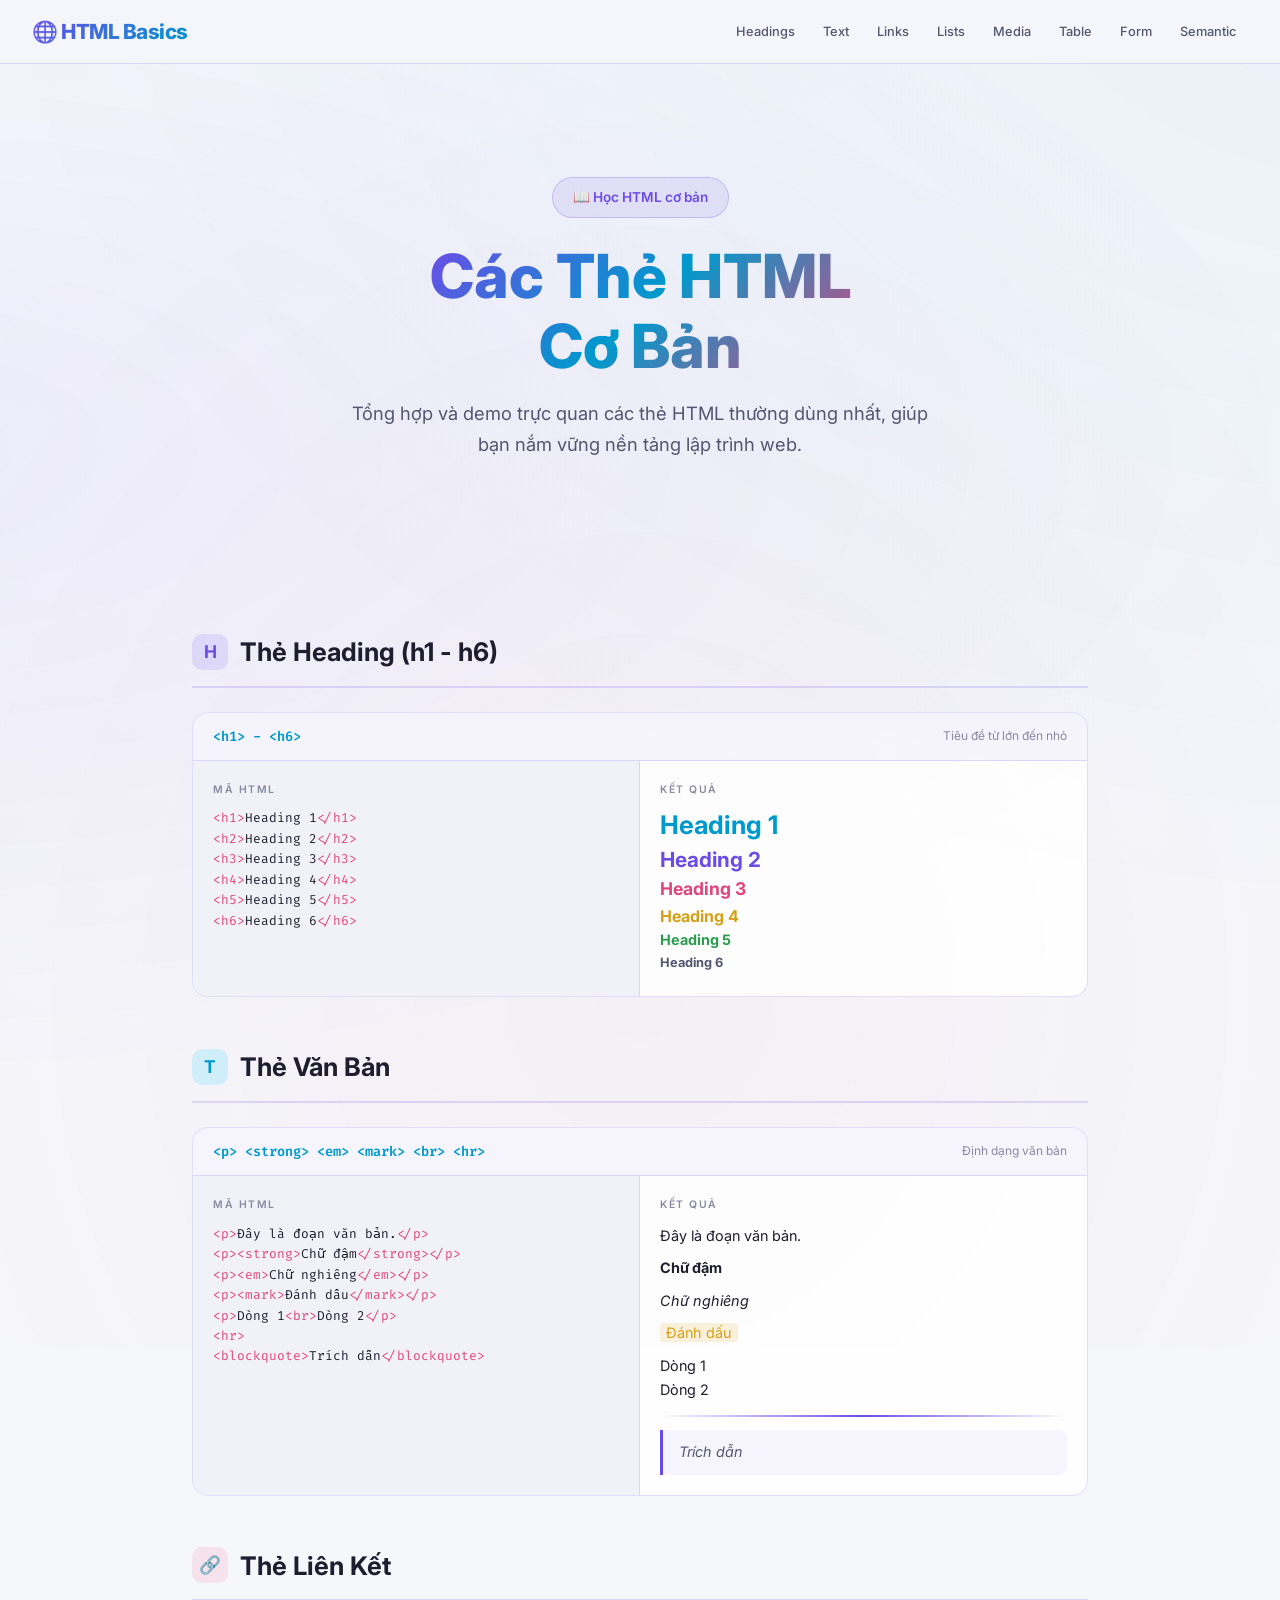
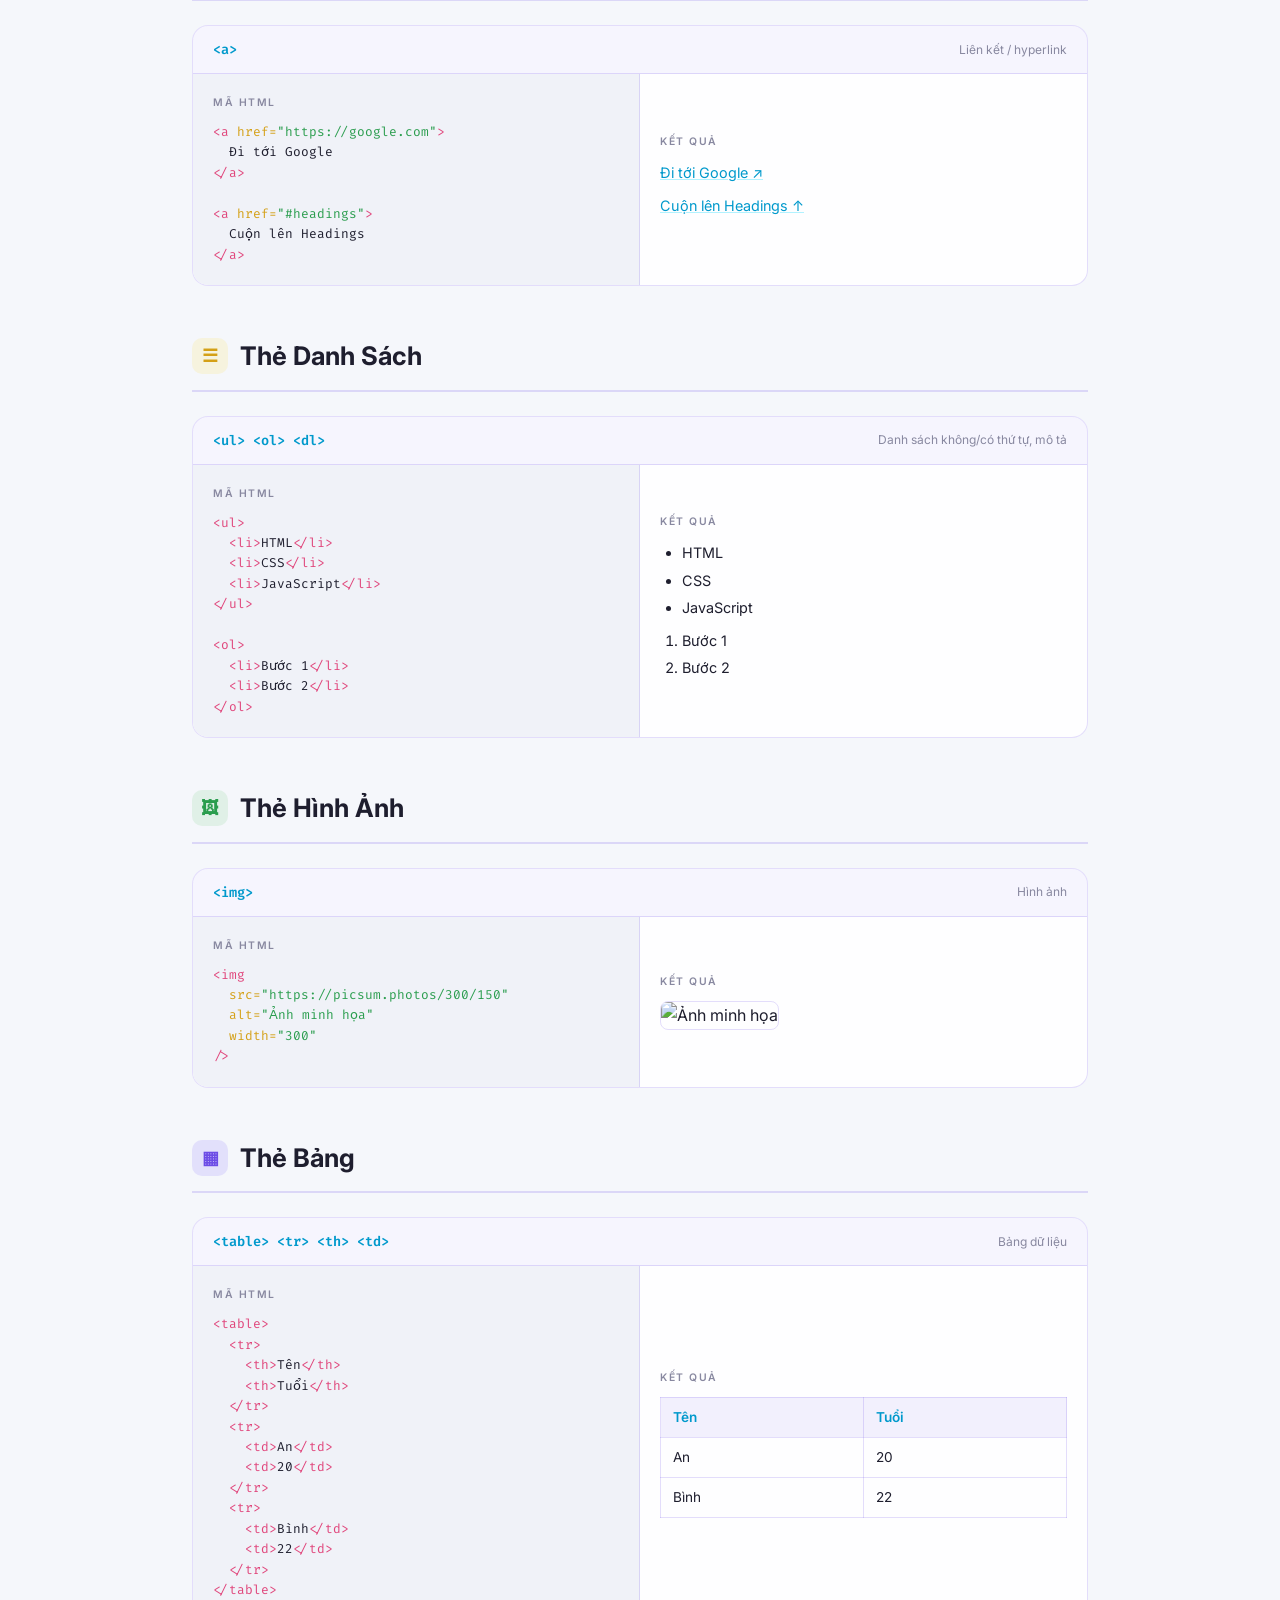
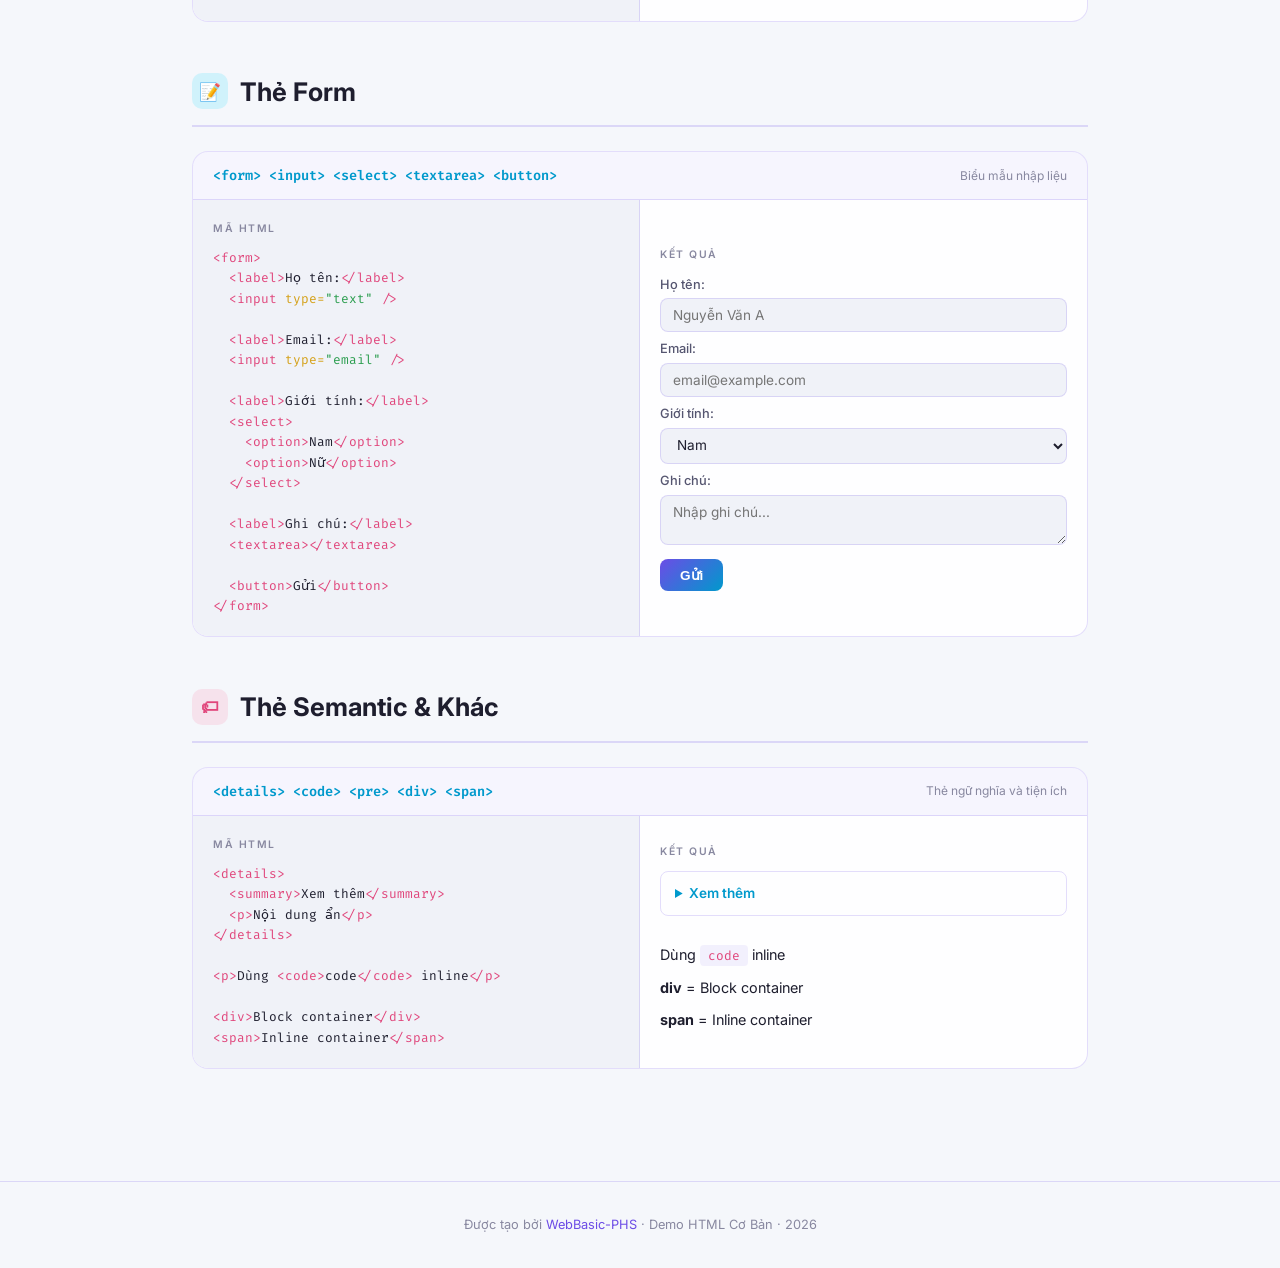
==== index.html @ 41cb3c0d "Commit 4" ====
<!DOCTYPE html>
<html lang="vi">
<head>
  <meta charset="UTF-8">
  <meta name="viewport" content="width=device-width, initial-scale=1.0">
  <meta name="description" content="Demo các thẻ HTML cơ bản - Trang học HTML cho người mới bắt đầu">
  <title>Demo Thẻ HTML Cơ Bản</title>
  <link rel="stylesheet" href="style.css">
</head>
<body>

  <!-- NAVBAR -->
  <header class="navbar">
    <div class="logo">🌐 HTML Basics</div>
    <nav>
      <a href="#headings">Headings</a>
      <a href="#text">Text</a>
      <a href="#links">Links</a>
      <a href="#lists">Lists</a>
      <a href="#media">Media</a>
      <a href="#table">Table</a>
      <a href="#form">Form</a>
      <a href="#semantic">Semantic</a>
    </nav>
  </header>

  <!-- HERO -->
  <section class="hero">
    <div class="badge">📖 Học HTML cơ bản</div>
    <h1>Các Thẻ HTML<br>Cơ Bản</h1>
    <p>Tổng hợp và demo trực quan các thẻ HTML thường dùng nhất, giúp bạn nắm vững nền tảng lập trình web.</p>
  </section>

  <main class="container">

    <!-- ===== HEADINGS ===== -->
    <section class="section" id="headings">
      <h2 class="section-title"><span class="icon" style="background:rgba(124,92,252,0.15);color:var(--accent-1)">H</span> Thẻ Heading (h1 - h6)</h2>

      <div class="demo-card">
        <div class="card-header">
          <span class="tag-name">&lt;h1&gt; - &lt;h6&gt;</span>
          <span class="desc">Tiêu đề từ lớn đến nhỏ</span>
        </div>
        <div class="card-body">
          <div class="code-panel">
            <div class="label">Mã HTML</div>
            <pre><span class="hl-tag">&lt;h1&gt;</span><span class="hl-text">Heading 1</span><span class="hl-tag">&lt;/h1&gt;</span>
<span class="hl-tag">&lt;h2&gt;</span><span class="hl-text">Heading 2</span><span class="hl-tag">&lt;/h2&gt;</span>
<span class="hl-tag">&lt;h3&gt;</span><span class="hl-text">Heading 3</span><span class="hl-tag">&lt;/h3&gt;</span>
<span class="hl-tag">&lt;h4&gt;</span><span class="hl-text">Heading 4</span><span class="hl-tag">&lt;/h4&gt;</span>
<span class="hl-tag">&lt;h5&gt;</span><span class="hl-text">Heading 5</span><span class="hl-tag">&lt;/h5&gt;</span>
<span class="hl-tag">&lt;h6&gt;</span><span class="hl-text">Heading 6</span><span class="hl-tag">&lt;/h6&gt;</span></pre>
          </div>
          <div class="preview-panel">
            <div class="label">Kết quả</div>
            <div class="result">
              <h1>Heading 1</h1>
              <h2>Heading 2</h2>
              <h3>Heading 3</h3>
              <h4>Heading 4</h4>
              <h5>Heading 5</h5>
              <h6>Heading 6</h6>
            </div>
          </div>
        </div>
      </div>
    </section>

    <!-- ===== TEXT ===== -->
    <section class="section" id="text">
      <h2 class="section-title"><span class="icon" style="background:rgba(0,212,255,0.15);color:var(--accent-2)">T</span> Thẻ Văn Bản</h2>

      <div class="demo-card">
        <div class="card-header">
          <span class="tag-name">&lt;p&gt; &lt;strong&gt; &lt;em&gt; &lt;mark&gt; &lt;br&gt; &lt;hr&gt;</span>
          <span class="desc">Định dạng văn bản</span>
        </div>
        <div class="card-body">
          <div class="code-panel">
            <div class="label">Mã HTML</div>
            <pre><span class="hl-tag">&lt;p&gt;</span><span class="hl-text">Đây là đoạn văn bản.</span><span class="hl-tag">&lt;/p&gt;</span>
<span class="hl-tag">&lt;p&gt;</span><span class="hl-tag">&lt;strong&gt;</span><span class="hl-text">Chữ đậm</span><span class="hl-tag">&lt;/strong&gt;</span><span class="hl-tag">&lt;/p&gt;</span>
<span class="hl-tag">&lt;p&gt;</span><span class="hl-tag">&lt;em&gt;</span><span class="hl-text">Chữ nghiêng</span><span class="hl-tag">&lt;/em&gt;</span><span class="hl-tag">&lt;/p&gt;</span>
<span class="hl-tag">&lt;p&gt;</span><span class="hl-tag">&lt;mark&gt;</span><span class="hl-text">Đánh dấu</span><span class="hl-tag">&lt;/mark&gt;</span><span class="hl-tag">&lt;/p&gt;</span>
<span class="hl-tag">&lt;p&gt;</span><span class="hl-text">Dòng 1</span><span class="hl-tag">&lt;br&gt;</span><span class="hl-text">Dòng 2</span><span class="hl-tag">&lt;/p&gt;</span>
<span class="hl-tag">&lt;hr&gt;</span>
<span class="hl-tag">&lt;blockquote&gt;</span><span class="hl-text">Trích dẫn</span><span class="hl-tag">&lt;/blockquote&gt;</span></pre>
          </div>
          <div class="preview-panel">
            <div class="label">Kết quả</div>
            <div class="result">
              <p>Đây là đoạn văn bản.</p>
              <p><strong>Chữ đậm</strong></p>
              <p><em>Chữ nghiêng</em></p>
              <p><mark>Đánh dấu</mark></p>
              <p>Dòng 1<br>Dòng 2</p>
              <hr>
              <blockquote>Trích dẫn</blockquote>
            </div>
          </div>
        </div>
      </div>
    </section>

    <!-- ===== LINKS ===== -->
    <section class="section" id="links">
      <h2 class="section-title"><span class="icon" style="background:rgba(255,107,157,0.15);color:var(--accent-3)">🔗</span> Thẻ Liên Kết</h2>

      <div class="demo-card">
        <div class="card-header">
          <span class="tag-name">&lt;a&gt;</span>
          <span class="desc">Liên kết / hyperlink</span>
        </div>
        <div class="card-body">
          <div class="code-panel">
            <div class="label">Mã HTML</div>
            <pre><span class="hl-tag">&lt;a</span> <span class="hl-attr">href=</span><span class="hl-val">"https://google.com"</span><span class="hl-tag">&gt;</span>
  <span class="hl-text">Đi tới Google</span>
<span class="hl-tag">&lt;/a&gt;</span>

<span class="hl-tag">&lt;a</span> <span class="hl-attr">href=</span><span class="hl-val">"#headings"</span><span class="hl-tag">&gt;</span>
  <span class="hl-text">Cuộn lên Headings</span>
<span class="hl-tag">&lt;/a&gt;</span></pre>
          </div>
          <div class="preview-panel">
            <div class="label">Kết quả</div>
            <div class="result">
              <p><a href="https://google.com" target="_blank">Đi tới Google ↗</a></p>
              <p><a href="#headings">Cuộn lên Headings ↑</a></p>
            </div>
          </div>
        </div>
      </div>
    </section>

    <!-- ===== LISTS ===== -->
    <section class="section" id="lists">
      <h2 class="section-title"><span class="icon" style="background:rgba(255,217,61,0.15);color:var(--accent-4)">☰</span> Thẻ Danh Sách</h2>

      <div class="demo-card">
        <div class="card-header">
          <span class="tag-name">&lt;ul&gt; &lt;ol&gt; &lt;dl&gt;</span>
          <span class="desc">Danh sách không/có thứ tự, mô tả</span>
        </div>
        <div class="card-body">
          <div class="code-panel">
            <div class="label">Mã HTML</div>
            <pre><span class="hl-tag">&lt;ul&gt;</span>
  <span class="hl-tag">&lt;li&gt;</span><span class="hl-text">HTML</span><span class="hl-tag">&lt;/li&gt;</span>
  <span class="hl-tag">&lt;li&gt;</span><span class="hl-text">CSS</span><span class="hl-tag">&lt;/li&gt;</span>
  <span class="hl-tag">&lt;li&gt;</span><span class="hl-text">JavaScript</span><span class="hl-tag">&lt;/li&gt;</span>
<span class="hl-tag">&lt;/ul&gt;</span>

<span class="hl-tag">&lt;ol&gt;</span>
  <span class="hl-tag">&lt;li&gt;</span><span class="hl-text">Bước 1</span><span class="hl-tag">&lt;/li&gt;</span>
  <span class="hl-tag">&lt;li&gt;</span><span class="hl-text">Bước 2</span><span class="hl-tag">&lt;/li&gt;</span>
<span class="hl-tag">&lt;/ol&gt;</span></pre>
          </div>
          <div class="preview-panel">
            <div class="label">Kết quả</div>
            <div class="result">
              <ul>
                <li>HTML</li>
                <li>CSS</li>
                <li>JavaScript</li>
              </ul>
              <ol>
                <li>Bước 1</li>
                <li>Bước 2</li>
              </ol>
            </div>
          </div>
        </div>
      </div>
    </section>

    <!-- ===== MEDIA ===== -->
    <section class="section" id="media">
      <h2 class="section-title"><span class="icon" style="background:rgba(107,203,119,0.15);color:var(--accent-5)">🖼</span> Thẻ Hình Ảnh</h2>

      <div class="demo-card">
        <div class="card-header">
          <span class="tag-name">&lt;img&gt;</span>
          <span class="desc">Hình ảnh</span>
        </div>
        <div class="card-body">
          <div class="code-panel">
            <div class="label">Mã HTML</div>
            <pre><span class="hl-tag">&lt;img</span>
  <span class="hl-attr">src=</span><span class="hl-val">"https://picsum.photos/300/150"</span>
  <span class="hl-attr">alt=</span><span class="hl-val">"Ảnh minh họa"</span>
  <span class="hl-attr">width=</span><span class="hl-val">"300"</span>
<span class="hl-tag">/&gt;</span></pre>
          </div>
          <div class="preview-panel">
            <div class="label">Kết quả</div>
            <div class="result">
              <img src="https://picsum.photos/300/150" alt="Ảnh minh họa" width="300">
            </div>
          </div>
        </div>
      </div>
    </section>

    <!-- ===== TABLE ===== -->
    <section class="section" id="table">
      <h2 class="section-title"><span class="icon" style="background:rgba(124,92,252,0.15);color:var(--accent-1)">▦</span> Thẻ Bảng</h2>

      <div class="demo-card">
        <div class="card-header">
          <span class="tag-name">&lt;table&gt; &lt;tr&gt; &lt;th&gt; &lt;td&gt;</span>
          <span class="desc">Bảng dữ liệu</span>
        </div>
        <div class="card-body">
          <div class="code-panel">
            <div class="label">Mã HTML</div>
            <pre><span class="hl-tag">&lt;table&gt;</span>
  <span class="hl-tag">&lt;tr&gt;</span>
    <span class="hl-tag">&lt;th&gt;</span><span class="hl-text">Tên</span><span class="hl-tag">&lt;/th&gt;</span>
    <span class="hl-tag">&lt;th&gt;</span><span class="hl-text">Tuổi</span><span class="hl-tag">&lt;/th&gt;</span>
  <span class="hl-tag">&lt;/tr&gt;</span>
  <span class="hl-tag">&lt;tr&gt;</span>
    <span class="hl-tag">&lt;td&gt;</span><span class="hl-text">An</span><span class="hl-tag">&lt;/td&gt;</span>
    <span class="hl-tag">&lt;td&gt;</span><span class="hl-text">20</span><span class="hl-tag">&lt;/td&gt;</span>
  <span class="hl-tag">&lt;/tr&gt;</span>
  <span class="hl-tag">&lt;tr&gt;</span>
    <span class="hl-tag">&lt;td&gt;</span><span class="hl-text">Bình</span><span class="hl-tag">&lt;/td&gt;</span>
    <span class="hl-tag">&lt;td&gt;</span><span class="hl-text">22</span><span class="hl-tag">&lt;/td&gt;</span>
  <span class="hl-tag">&lt;/tr&gt;</span>
<span class="hl-tag">&lt;/table&gt;</span></pre>
          </div>
          <div class="preview-panel">
            <div class="label">Kết quả</div>
            <div class="result">
              <table>
                <tr><th>Tên</th><th>Tuổi</th></tr>
                <tr><td>An</td><td>20</td></tr>
                <tr><td>Bình</td><td>22</td></tr>
              </table>
            </div>
          </div>
        </div>
      </div>
    </section>

    <!-- ===== FORM ===== -->
    <section class="section" id="form">
      <h2 class="section-title"><span class="icon" style="background:rgba(0,212,255,0.15);color:var(--accent-2)">📝</span> Thẻ Form</h2>

      <div class="demo-card">
        <div class="card-header">
          <span class="tag-name">&lt;form&gt; &lt;input&gt; &lt;select&gt; &lt;textarea&gt; &lt;button&gt;</span>
          <span class="desc">Biểu mẫu nhập liệu</span>
        </div>
        <div class="card-body">
          <div class="code-panel">
            <div class="label">Mã HTML</div>
            <pre><span class="hl-tag">&lt;form&gt;</span>
  <span class="hl-tag">&lt;label&gt;</span><span class="hl-text">Họ tên:</span><span class="hl-tag">&lt;/label&gt;</span>
  <span class="hl-tag">&lt;input</span> <span class="hl-attr">type=</span><span class="hl-val">"text"</span> <span class="hl-tag">/&gt;</span>

  <span class="hl-tag">&lt;label&gt;</span><span class="hl-text">Email:</span><span class="hl-tag">&lt;/label&gt;</span>
  <span class="hl-tag">&lt;input</span> <span class="hl-attr">type=</span><span class="hl-val">"email"</span> <span class="hl-tag">/&gt;</span>

  <span class="hl-tag">&lt;label&gt;</span><span class="hl-text">Giới tính:</span><span class="hl-tag">&lt;/label&gt;</span>
  <span class="hl-tag">&lt;select&gt;</span>
    <span class="hl-tag">&lt;option&gt;</span><span class="hl-text">Nam</span><span class="hl-tag">&lt;/option&gt;</span>
    <span class="hl-tag">&lt;option&gt;</span><span class="hl-text">Nữ</span><span class="hl-tag">&lt;/option&gt;</span>
  <span class="hl-tag">&lt;/select&gt;</span>

  <span class="hl-tag">&lt;label&gt;</span><span class="hl-text">Ghi chú:</span><span class="hl-tag">&lt;/label&gt;</span>
  <span class="hl-tag">&lt;textarea&gt;&lt;/textarea&gt;</span>

  <span class="hl-tag">&lt;button&gt;</span><span class="hl-text">Gửi</span><span class="hl-tag">&lt;/button&gt;</span>
<span class="hl-tag">&lt;/form&gt;</span></pre>
          </div>
          <div class="preview-panel">
            <div class="label">Kết quả</div>
            <div class="result">
              <form class="demo-form" onsubmit="return false">
                <label>Họ tên:</label>
                <input type="text" placeholder="Nguyễn Văn A">
                <label>Email:</label>
                <input type="email" placeholder="email@example.com">
                <label>Giới tính:</label>
                <select><option>Nam</option><option>Nữ</option></select>
                <label>Ghi chú:</label>
                <textarea rows="2" placeholder="Nhập ghi chú..."></textarea>
                <button type="submit">Gửi</button>
              </form>
            </div>
          </div>
        </div>
      </div>
    </section>

    <!-- ===== SEMANTIC ===== -->
    <section class="section" id="semantic">
      <h2 class="section-title"><span class="icon" style="background:rgba(255,107,157,0.15);color:var(--accent-3)">🏷</span> Thẻ Semantic & Khác</h2>

      <div class="demo-card">
        <div class="card-header">
          <span class="tag-name">&lt;details&gt; &lt;code&gt; &lt;pre&gt; &lt;div&gt; &lt;span&gt;</span>
          <span class="desc">Thẻ ngữ nghĩa và tiện ích</span>
        </div>
        <div class="card-body">
          <div class="code-panel">
            <div class="label">Mã HTML</div>
            <pre><span class="hl-tag">&lt;details&gt;</span>
  <span class="hl-tag">&lt;summary&gt;</span><span class="hl-text">Xem thêm</span><span class="hl-tag">&lt;/summary&gt;</span>
  <span class="hl-tag">&lt;p&gt;</span><span class="hl-text">Nội dung ẩn</span><span class="hl-tag">&lt;/p&gt;</span>
<span class="hl-tag">&lt;/details&gt;</span>

<span class="hl-tag">&lt;p&gt;</span><span class="hl-text">Dùng </span><span class="hl-tag">&lt;code&gt;</span><span class="hl-text">code</span><span class="hl-tag">&lt;/code&gt;</span><span class="hl-text"> inline</span><span class="hl-tag">&lt;/p&gt;</span>

<span class="hl-tag">&lt;div&gt;</span><span class="hl-text">Block container</span><span class="hl-tag">&lt;/div&gt;</span>
<span class="hl-tag">&lt;span&gt;</span><span class="hl-text">Inline container</span><span class="hl-tag">&lt;/span&gt;</span></pre>
          </div>
          <div class="preview-panel">
            <div class="label">Kết quả</div>
            <div class="result">
              <details>
                <summary>Xem thêm</summary>
                <p>Đây là nội dung ẩn bên trong thẻ details.</p>
              </details>
              <br>
              <p>Dùng <code>code</code> inline</p>
              <p><strong>div</strong> = Block container</p>
              <p><strong>span</strong> = Inline container</p>
            </div>
          </div>
        </div>
      </div>
    </section>

  </main>

  <footer>
    <p>Được tạo bởi <a href="#">WebBasic-PHS</a> · Demo HTML Cơ Bản · 2026</p>
  </footer>

</body>
</html>
---- style.css ----
/* ===== GOOGLE FONTS ===== */
@import url('https://fonts.googleapis.com/css2?family=Inter:wght@400;500;600;700;800&family=Fira+Code:wght@400;500&display=swap');

/* ===== CSS VARIABLES ===== */
:root {
  --bg-primary: #f5f7fb;
  --bg-secondary: #edf0f7;
  --bg-card: rgba(255, 255, 255, 0.85);
  --bg-code: #f0f2f8;
  --text-primary: #1e1e2e;
  --text-secondary: #555570;
  --text-muted: #8888a0;
  --accent-1: #6c4ce6;
  --accent-2: #0099cc;
  --accent-3: #e0457b;
  --accent-4: #d4a017;
  --accent-5: #2a9d4e;
  --border: rgba(108, 76, 230, 0.18);
  --shadow: 0 8px 32px rgba(0, 0, 0, 0.08);
  --radius: 16px;
  --radius-sm: 8px;
  --transition: 0.3s cubic-bezier(0.4, 0, 0.2, 1);
}

/* ===== RESET & BASE ===== */
*, *::before, *::after { box-sizing: border-box; margin: 0; padding: 0; }

html { scroll-behavior: smooth; scroll-padding-top: 80px; }

body {
  font-family: 'Inter', sans-serif;
  background: var(--bg-primary);
  color: var(--text-primary);
  line-height: 1.7;
  min-height: 100vh;
  overflow-x: hidden;
}

/* Background animated gradient */
body::before {
  content: '';
  position: fixed;
  top: -50%;
  left: -50%;
  width: 200%;
  height: 200%;
  background: radial-gradient(ellipse at 20% 50%, rgba(108, 76, 230, 0.06) 0%, transparent 50%),
              radial-gradient(ellipse at 80% 20%, rgba(0, 153, 204, 0.05) 0%, transparent 50%),
              radial-gradient(ellipse at 50% 80%, rgba(224, 69, 123, 0.04) 0%, transparent 50%);
  animation: bgShift 20s ease-in-out infinite alternate;
  z-index: -1;
  pointer-events: none;
}

@keyframes bgShift {
  0% { transform: translate(0, 0) rotate(0deg); }
  100% { transform: translate(-5%, -5%) rotate(3deg); }
}

/* ===== SCROLLBAR ===== */
::-webkit-scrollbar { width: 8px; }
::-webkit-scrollbar-track { background: var(--bg-primary); }
::-webkit-scrollbar-thumb { background: var(--accent-1); border-radius: 4px; }

/* ===== HEADER / NAVBAR ===== */
.navbar {
  position: fixed;
  top: 0;
  left: 0;
  right: 0;
  z-index: 100;
  background: rgba(245, 247, 251, 0.9);
  backdrop-filter: blur(20px);
  border-bottom: 1px solid var(--border);
  padding: 0 2rem;
  height: 64px;
  display: flex;
  align-items: center;
  justify-content: space-between;
}

.navbar .logo {
  font-size: 1.3rem;
  font-weight: 800;
  background: linear-gradient(135deg, var(--accent-1), var(--accent-2));
  -webkit-background-clip: text;
  -webkit-text-fill-color: transparent;
  background-clip: text;
  letter-spacing: -0.5px;
}

.navbar nav { display: flex; gap: 0.25rem; flex-wrap: wrap; }

.navbar nav a {
  color: var(--text-secondary);
  text-decoration: none;
  font-size: 0.8rem;
  font-weight: 500;
  padding: 6px 12px;
  border-radius: var(--radius-sm);
  transition: var(--transition);
}

.navbar nav a:hover {
  color: var(--accent-1);
  background: rgba(108, 76, 230, 0.08);
}

/* ===== HERO ===== */
.hero {
  min-height: 70vh;
  display: flex;
  flex-direction: column;
  align-items: center;
  justify-content: center;
  text-align: center;
  padding: 100px 2rem 60px;
  position: relative;
}

.hero h1 {
  font-size: clamp(2.2rem, 5vw, 3.8rem);
  font-weight: 800;
  line-height: 1.15;
  margin-bottom: 1rem;
  background: linear-gradient(135deg, var(--accent-1) 0%, var(--accent-2) 50%, var(--accent-3) 100%);
  -webkit-background-clip: text;
  -webkit-text-fill-color: transparent;
  background-clip: text;
  animation: titleGlow 3s ease-in-out infinite alternate;
}

@keyframes titleGlow {
  0% { filter: brightness(1); }
  100% { filter: brightness(1.15); }
}

.hero p {
  font-size: 1.15rem;
  color: var(--text-secondary);
  max-width: 600px;
  margin-bottom: 2rem;
}

.hero .badge {
  display: inline-flex;
  align-items: center;
  gap: 8px;
  background: rgba(108, 76, 230, 0.1);
  border: 1px solid rgba(108, 76, 230, 0.25);
  padding: 8px 20px;
  border-radius: 50px;
  font-size: 0.85rem;
  color: var(--accent-1);
  font-weight: 600;
  margin-bottom: 1.5rem;
  animation: float 3s ease-in-out infinite;
}

@keyframes float {
  0%, 100% { transform: translateY(0); }
  50% { transform: translateY(-6px); }
}

/* ===== MAIN CONTAINER ===== */
.container {
  max-width: 960px;
  margin: 0 auto;
  padding: 0 2rem 4rem;
}

/* ===== SECTION ===== */
.section {
  margin-bottom: 3rem;
  animation: fadeUp 0.6s ease-out both;
}

@keyframes fadeUp {
  from { opacity: 0; transform: translateY(30px); }
  to { opacity: 1; transform: translateY(0); }
}

.section-title {
  font-size: 1.6rem;
  font-weight: 700;
  margin-bottom: 1.5rem;
  padding-bottom: 0.75rem;
  border-bottom: 2px solid var(--border);
  display: flex;
  align-items: center;
  gap: 12px;
}

.section-title .icon {
  width: 36px;
  height: 36px;
  border-radius: 10px;
  display: flex;
  align-items: center;
  justify-content: center;
  font-size: 1.1rem;
  flex-shrink: 0;
}

/* ===== DEMO CARD ===== */
.demo-card {
  background: var(--bg-card);
  border: 1px solid var(--border);
  border-radius: var(--radius);
  overflow: hidden;
  margin-bottom: 1.5rem;
  transition: var(--transition);
  backdrop-filter: blur(10px);
}

.demo-card:hover {
  border-color: rgba(108, 76, 230, 0.35);
  box-shadow: 0 8px 30px rgba(108, 76, 230, 0.1);
  transform: translateY(-2px);
}

.demo-card .card-header {
  padding: 12px 20px;
  background: rgba(108, 76, 230, 0.05);
  border-bottom: 1px solid var(--border);
  display: flex;
  align-items: center;
  justify-content: space-between;
}

.demo-card .card-header .tag-name {
  font-family: 'Fira Code', monospace;
  font-size: 0.85rem;
  font-weight: 600;
  color: var(--accent-2);
}

.demo-card .card-header .desc {
  font-size: 0.75rem;
  color: var(--text-muted);
}

.card-body { display: grid; grid-template-columns: 1fr 1fr; }

.card-body .code-panel {
  padding: 20px;
  background: var(--bg-code);
  border-right: 1px solid var(--border);
  overflow-x: auto;
}

.card-body .code-panel .label {
  font-size: 0.65rem;
  text-transform: uppercase;
  letter-spacing: 1.5px;
  color: var(--text-muted);
  margin-bottom: 10px;
  font-weight: 600;
}

.card-body .code-panel pre {
  font-family: 'Fira Code', monospace;
  font-size: 0.8rem;
  line-height: 1.6;
  color: var(--text-secondary);
  white-space: pre-wrap;
  word-break: break-word;
}

.card-body .code-panel pre .hl-tag { color: var(--accent-3); }
.card-body .code-panel pre .hl-attr { color: var(--accent-4); }
.card-body .code-panel pre .hl-val { color: var(--accent-5); }
.card-body .code-panel pre .hl-text { color: var(--text-primary); }

.card-body .preview-panel {
  padding: 20px;
  display: flex;
  flex-direction: column;
  justify-content: center;
}

.card-body .preview-panel .label {
  font-size: 0.65rem;
  text-transform: uppercase;
  letter-spacing: 1.5px;
  color: var(--text-muted);
  margin-bottom: 10px;
  font-weight: 600;
}

.card-body .preview-panel .result { color: var(--text-primary); }

/* Preview specific styles */
.result h1, .result h2, .result h3, .result h4, .result h5, .result h6 {
  margin-bottom: 0.3rem;
  line-height: 1.3;
}
.result h1 { font-size: 1.6rem; color: var(--accent-2); }
.result h2 { font-size: 1.3rem; color: var(--accent-1); }
.result h3 { font-size: 1.1rem; color: var(--accent-3); }
.result h4 { font-size: 1rem; color: var(--accent-4); }
.result h5 { font-size: 0.9rem; color: var(--accent-5); }
.result h6 { font-size: 0.8rem; color: var(--text-secondary); }

.result p { margin-bottom: 0.5rem; font-size: 0.9rem; }

.result a {
  color: var(--accent-2);
  text-decoration: underline;
  text-decoration-color: rgba(0, 212, 255, 0.3);
  transition: var(--transition);
}
.result a:hover { text-decoration-color: var(--accent-2); }

.result ul, .result ol {
  padding-left: 1.4rem;
  margin-bottom: 0.5rem;
  font-size: 0.9rem;
}
.result li { margin-bottom: 0.2rem; }

.result img {
  max-width: 100%;
  border-radius: var(--radius-sm);
  border: 1px solid var(--border);
}

.result table {
  width: 100%;
  border-collapse: collapse;
  font-size: 0.85rem;
}
.result table th, .result table td {
  border: 1px solid var(--border);
  padding: 8px 12px;
  text-align: left;
}
.result table th {
  background: rgba(108, 76, 230, 0.08);
  color: var(--accent-2);
  font-weight: 600;
}

.result blockquote {
  border-left: 3px solid var(--accent-1);
  padding: 10px 16px;
  background: rgba(108, 76, 230, 0.05);
  border-radius: 0 var(--radius-sm) var(--radius-sm) 0;
  font-style: italic;
  color: var(--text-secondary);
  font-size: 0.9rem;
}

.result code {
  font-family: 'Fira Code', monospace;
  background: rgba(108, 76, 230, 0.08);
  padding: 2px 8px;
  border-radius: 4px;
  font-size: 0.8rem;
  color: var(--accent-3);
}

.result pre {
  background: var(--bg-code);
  padding: 12px 16px;
  border-radius: var(--radius-sm);
  overflow-x: auto;
  font-size: 0.8rem;
}

.result hr {
  border: none;
  height: 2px;
  background: linear-gradient(90deg, transparent, var(--accent-1), transparent);
  margin: 0.8rem 0;
}

.result mark {
  background: rgba(212, 160, 23, 0.15);
  color: var(--accent-4);
  padding: 1px 6px;
  border-radius: 3px;
}

.result .demo-form input,
.result .demo-form select,
.result .demo-form textarea {
  background: var(--bg-code);
  border: 1px solid var(--border);
  color: var(--text-primary);
  padding: 8px 12px;
  border-radius: var(--radius-sm);
  font-family: inherit;
  font-size: 0.85rem;
  width: 100%;
  margin-bottom: 6px;
  transition: var(--transition);
}
.result .demo-form input:focus,
.result .demo-form select:focus,
.result .demo-form textarea:focus {
  outline: none;
  border-color: var(--accent-1);
  box-shadow: 0 0 0 3px rgba(108, 76, 230, 0.12);
}

.result .demo-form label {
  font-size: 0.8rem;
  font-weight: 500;
  color: var(--text-secondary);
  display: block;
  margin-bottom: 3px;
}

.result .demo-form button {
  background: linear-gradient(135deg, var(--accent-1), var(--accent-2));
  color: #fff;
  border: none;
  padding: 8px 20px;
  border-radius: var(--radius-sm);
  font-weight: 600;
  cursor: pointer;
  transition: var(--transition);
  font-size: 0.85rem;
}
.result .demo-form button:hover {
  transform: scale(1.03);
  box-shadow: 0 4px 15px rgba(108, 76, 230, 0.25);
}

.result .demo-btn {
  background: linear-gradient(135deg, var(--accent-1), var(--accent-2));
  color: #fff;
  border: none;
  padding: 8px 20px;
  border-radius: var(--radius-sm);
  font-weight: 600;
  cursor: pointer;
  transition: var(--transition);
  font-size: 0.85rem;
}

.result details {
  border: 1px solid var(--border);
  border-radius: var(--radius-sm);
  padding: 10px 14px;
  font-size: 0.85rem;
}
.result details summary {
  cursor: pointer;
  font-weight: 600;
  color: var(--accent-2);
}
.result details p { margin-top: 8px; }

.result .demo-dl dt { font-weight: 600; color: var(--accent-2); font-size: 0.9rem; }
.result .demo-dl dd { margin-left: 1rem; margin-bottom: 0.5rem; font-size: 0.85rem; color: var(--text-secondary); }

/* ===== FOOTER ===== */
footer {
  text-align: center;
  padding: 2rem;
  border-top: 1px solid var(--border);
  color: var(--text-muted);
  font-size: 0.8rem;
}

footer a {
  color: var(--accent-1);
  text-decoration: none;
}

/* ===== RESPONSIVE ===== */
@media (max-width: 768px) {
  .navbar { padding: 0 1rem; }
  .navbar nav { display: none; }
  .card-body { grid-template-columns: 1fr; }
  .card-body .code-panel { border-right: none; border-bottom: 1px solid var(--border); }
  .container { padding: 0 1rem 3rem; }
}
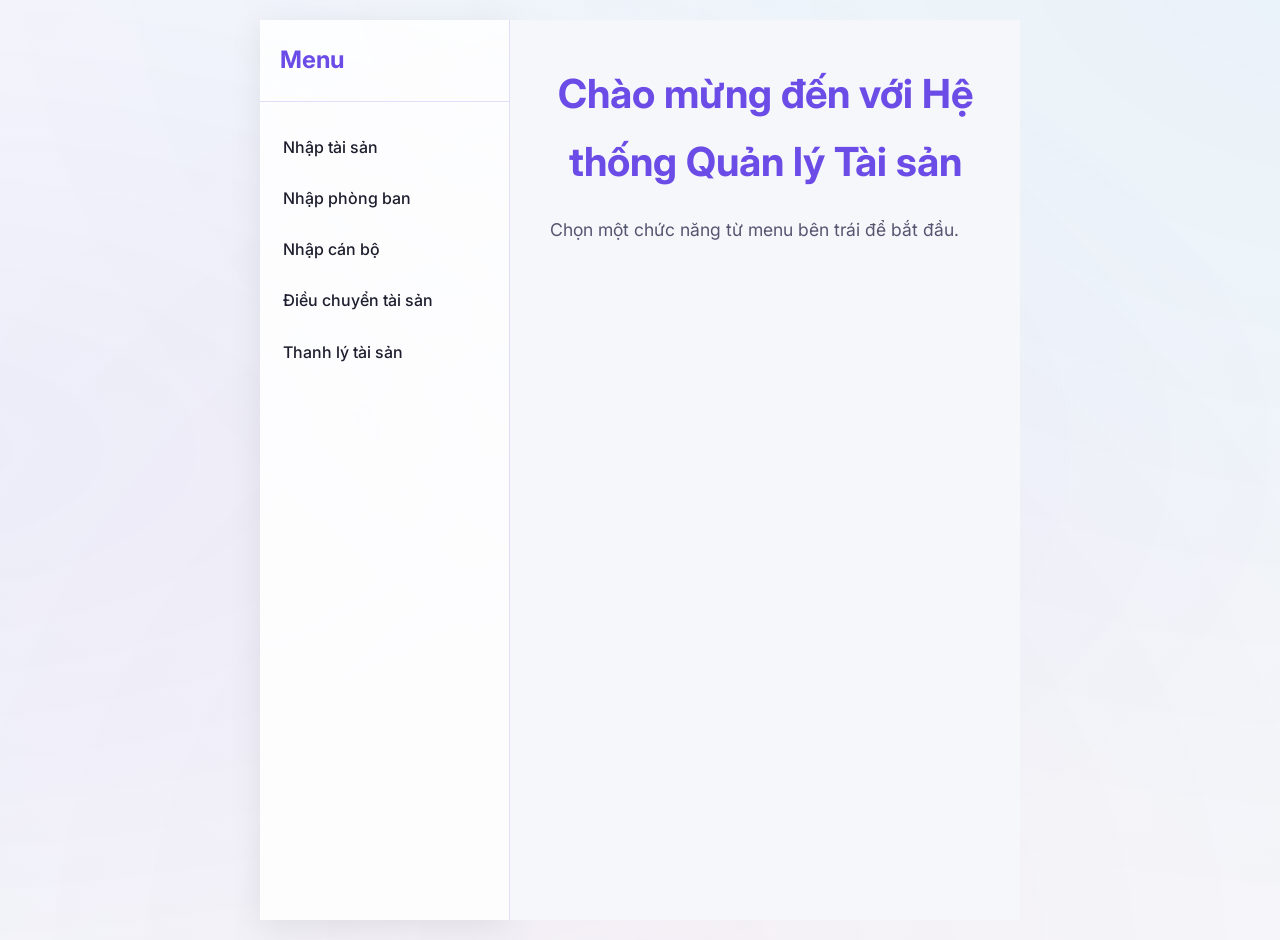
==== commit d041ac41: "Tạo trang QLTS Co-authored-by: Copilot <copilot@github.com>" ====
--- a/index.html
+++ b/index.html
@@ -3,342 +3,29 @@
 <head>
   <meta charset="UTF-8">
   <meta name="viewport" content="width=device-width, initial-scale=1.0">
-  <meta name="description" content="Demo các thẻ HTML cơ bản - Trang học HTML cho người mới bắt đầu">
-  <title>Demo Thẻ HTML Cơ Bản</title>
+  <title>Trang chủ - Quản lý Tài sản</title>
   <link rel="stylesheet" href="style.css">
 </head>
 <body>
-
-  <!-- NAVBAR -->
-  <header class="navbar">
-    <div class="logo">🌐 HTML Basics</div>
-    <nav>
-      <a href="#headings">Headings</a>
-      <a href="#text">Text</a>
-      <a href="#links">Links</a>
-      <a href="#lists">Lists</a>
-      <a href="#media">Media</a>
-      <a href="#table">Table</a>
-      <a href="#form">Form</a>
-      <a href="#semantic">Semantic</a>
-    </nav>
-  </header>
-
-  <!-- HERO -->
-  <section class="hero">
-    <div class="badge">📖 Học HTML cơ bản</div>
-    <h1>Các Thẻ HTML<br>Cơ Bản</h1>
-    <p>Tổng hợp và demo trực quan các thẻ HTML thường dùng nhất, giúp bạn nắm vững nền tảng lập trình web.</p>
-  </section>
-
-  <main class="container">
-
-    <!-- ===== HEADINGS ===== -->
-    <section class="section" id="headings">
-      <h2 class="section-title"><span class="icon" style="background:rgba(124,92,252,0.15);color:var(--accent-1)">H</span> Thẻ Heading (h1 - h6)</h2>
-
-      <div class="demo-card">
-        <div class="card-header">
-          <span class="tag-name">&lt;h1&gt; - &lt;h6&gt;</span>
-          <span class="desc">Tiêu đề từ lớn đến nhỏ</span>
-        </div>
-        <div class="card-body">
-          <div class="code-panel">
-            <div class="label">Mã HTML</div>
-            <pre><span class="hl-tag">&lt;h1&gt;</span><span class="hl-text">Heading 1</span><span class="hl-tag">&lt;/h1&gt;</span>
-<span class="hl-tag">&lt;h2&gt;</span><span class="hl-text">Heading 2</span><span class="hl-tag">&lt;/h2&gt;</span>
-<span class="hl-tag">&lt;h3&gt;</span><span class="hl-text">Heading 3</span><span class="hl-tag">&lt;/h3&gt;</span>
-<span class="hl-tag">&lt;h4&gt;</span><span class="hl-text">Heading 4</span><span class="hl-tag">&lt;/h4&gt;</span>
-<span class="hl-tag">&lt;h5&gt;</span><span class="hl-text">Heading 5</span><span class="hl-tag">&lt;/h5&gt;</span>
-<span class="hl-tag">&lt;h6&gt;</span><span class="hl-text">Heading 6</span><span class="hl-tag">&lt;/h6&gt;</span></pre>
-          </div>
-          <div class="preview-panel">
-            <div class="label">Kết quả</div>
-            <div class="result">
-              <h1>Heading 1</h1>
-              <h2>Heading 2</h2>
-              <h3>Heading 3</h3>
-              <h4>Heading 4</h4>
-              <h5>Heading 5</h5>
-              <h6>Heading 6</h6>
-            </div>
-          </div>
-        </div>
+  <div class="dashboard">
+    <aside class="sidebar">
+      <div class="sidebar-header">
+        <h2>Menu</h2>
       </div>
-    </section>
-
-    <!-- ===== TEXT ===== -->
-    <section class="section" id="text">
-      <h2 class="section-title"><span class="icon" style="background:rgba(0,212,255,0.15);color:var(--accent-2)">T</span> Thẻ Văn Bản</h2>
-
-      <div class="demo-card">
-        <div class="card-header">
-          <span class="tag-name">&lt;p&gt; &lt;strong&gt; &lt;em&gt; &lt;mark&gt; &lt;br&gt; &lt;hr&gt;</span>
-          <span class="desc">Định dạng văn bản</span>
-        </div>
-        <div class="card-body">
-          <div class="code-panel">
-            <div class="label">Mã HTML</div>
-            <pre><span class="hl-tag">&lt;p&gt;</span><span class="hl-text">Đây là đoạn văn bản.</span><span class="hl-tag">&lt;/p&gt;</span>
-<span class="hl-tag">&lt;p&gt;</span><span class="hl-tag">&lt;strong&gt;</span><span class="hl-text">Chữ đậm</span><span class="hl-tag">&lt;/strong&gt;</span><span class="hl-tag">&lt;/p&gt;</span>
-<span class="hl-tag">&lt;p&gt;</span><span class="hl-tag">&lt;em&gt;</span><span class="hl-text">Chữ nghiêng</span><span class="hl-tag">&lt;/em&gt;</span><span class="hl-tag">&lt;/p&gt;</span>
-<span class="hl-tag">&lt;p&gt;</span><span class="hl-tag">&lt;mark&gt;</span><span class="hl-text">Đánh dấu</span><span class="hl-tag">&lt;/mark&gt;</span><span class="hl-tag">&lt;/p&gt;</span>
-<span class="hl-tag">&lt;p&gt;</span><span class="hl-text">Dòng 1</span><span class="hl-tag">&lt;br&gt;</span><span class="hl-text">Dòng 2</span><span class="hl-tag">&lt;/p&gt;</span>
-<span class="hl-tag">&lt;hr&gt;</span>
-<span class="hl-tag">&lt;blockquote&gt;</span><span class="hl-text">Trích dẫn</span><span class="hl-tag">&lt;/blockquote&gt;</span></pre>
-          </div>
-          <div class="preview-panel">
-            <div class="label">Kết quả</div>
-            <div class="result">
-              <p>Đây là đoạn văn bản.</p>
-              <p><strong>Chữ đậm</strong></p>
-              <p><em>Chữ nghiêng</em></p>
-              <p><mark>Đánh dấu</mark></p>
-              <p>Dòng 1<br>Dòng 2</p>
-              <hr>
-              <blockquote>Trích dẫn</blockquote>
-            </div>
-          </div>
-        </div>
+      <nav class="sidebar-nav">
+        <a href="#" class="nav-item">Nhập tài sản</a>
+        <a href="#" class="nav-item">Nhập phòng ban</a>
+        <a href="#" class="nav-item">Nhập cán bộ</a>
+        <a href="#" class="nav-item">Điều chuyển tài sản</a>
+        <a href="#" class="nav-item">Thanh lý tài sản</a>
+      </nav>
+    </aside>
+    <main class="main-content">
+      <div class="welcome-section">
+        <h1>Chào mừng đến với Hệ thống Quản lý Tài sản</h1>
+        <p>Chọn một chức năng từ menu bên trái để bắt đầu.</p>
       </div>
-    </section>
-
-    <!-- ===== LINKS ===== -->
-    <section class="section" id="links">
-      <h2 class="section-title"><span class="icon" style="background:rgba(255,107,157,0.15);color:var(--accent-3)">🔗</span> Thẻ Liên Kết</h2>
-
-      <div class="demo-card">
-        <div class="card-header">
-          <span class="tag-name">&lt;a&gt;</span>
-          <span class="desc">Liên kết / hyperlink</span>
-        </div>
-        <div class="card-body">
-          <div class="code-panel">
-            <div class="label">Mã HTML</div>
-            <pre><span class="hl-tag">&lt;a</span> <span class="hl-attr">href=</span><span class="hl-val">"https://google.com"</span><span class="hl-tag">&gt;</span>
-  <span class="hl-text">Đi tới Google</span>
-<span class="hl-tag">&lt;/a&gt;</span>
-
-<span class="hl-tag">&lt;a</span> <span class="hl-attr">href=</span><span class="hl-val">"#headings"</span><span class="hl-tag">&gt;</span>
-  <span class="hl-text">Cuộn lên Headings</span>
-<span class="hl-tag">&lt;/a&gt;</span></pre>
-          </div>
-          <div class="preview-panel">
-            <div class="label">Kết quả</div>
-            <div class="result">
-              <p><a href="https://google.com" target="_blank">Đi tới Google ↗</a></p>
-              <p><a href="#headings">Cuộn lên Headings ↑</a></p>
-            </div>
-          </div>
-        </div>
-      </div>
-    </section>
-
-    <!-- ===== LISTS ===== -->
-    <section class="section" id="lists">
-      <h2 class="section-title"><span class="icon" style="background:rgba(255,217,61,0.15);color:var(--accent-4)">☰</span> Thẻ Danh Sách</h2>
-
-      <div class="demo-card">
-        <div class="card-header">
-          <span class="tag-name">&lt;ul&gt; &lt;ol&gt; &lt;dl&gt;</span>
-          <span class="desc">Danh sách không/có thứ tự, mô tả</span>
-        </div>
-        <div class="card-body">
-          <div class="code-panel">
-            <div class="label">Mã HTML</div>
-            <pre><span class="hl-tag">&lt;ul&gt;</span>
-  <span class="hl-tag">&lt;li&gt;</span><span class="hl-text">HTML</span><span class="hl-tag">&lt;/li&gt;</span>
-  <span class="hl-tag">&lt;li&gt;</span><span class="hl-text">CSS</span><span class="hl-tag">&lt;/li&gt;</span>
-  <span class="hl-tag">&lt;li&gt;</span><span class="hl-text">JavaScript</span><span class="hl-tag">&lt;/li&gt;</span>
-<span class="hl-tag">&lt;/ul&gt;</span>
-
-<span class="hl-tag">&lt;ol&gt;</span>
-  <span class="hl-tag">&lt;li&gt;</span><span class="hl-text">Bước 1</span><span class="hl-tag">&lt;/li&gt;</span>
-  <span class="hl-tag">&lt;li&gt;</span><span class="hl-text">Bước 2</span><span class="hl-tag">&lt;/li&gt;</span>
-<span class="hl-tag">&lt;/ol&gt;</span></pre>
-          </div>
-          <div class="preview-panel">
-            <div class="label">Kết quả</div>
-            <div class="result">
-              <ul>
-                <li>HTML</li>
-                <li>CSS</li>
-                <li>JavaScript</li>
-              </ul>
-              <ol>
-                <li>Bước 1</li>
-                <li>Bước 2</li>
-              </ol>
-            </div>
-          </div>
-        </div>
-      </div>
-    </section>
-
-    <!-- ===== MEDIA ===== -->
-    <section class="section" id="media">
-      <h2 class="section-title"><span class="icon" style="background:rgba(107,203,119,0.15);color:var(--accent-5)">🖼</span> Thẻ Hình Ảnh</h2>
-
-      <div class="demo-card">
-        <div class="card-header">
-          <span class="tag-name">&lt;img&gt;</span>
-          <span class="desc">Hình ảnh</span>
-        </div>
-        <div class="card-body">
-          <div class="code-panel">
-            <div class="label">Mã HTML</div>
-            <pre><span class="hl-tag">&lt;img</span>
-  <span class="hl-attr">src=</span><span class="hl-val">"https://picsum.photos/300/150"</span>
-  <span class="hl-attr">alt=</span><span class="hl-val">"Ảnh minh họa"</span>
-  <span class="hl-attr">width=</span><span class="hl-val">"300"</span>
-<span class="hl-tag">/&gt;</span></pre>
-          </div>
-          <div class="preview-panel">
-            <div class="label">Kết quả</div>
-            <div class="result">
-              <img src="https://picsum.photos/300/150" alt="Ảnh minh họa" width="300">
-            </div>
-          </div>
-        </div>
-      </div>
-    </section>
-
-    <!-- ===== TABLE ===== -->
-    <section class="section" id="table">
-      <h2 class="section-title"><span class="icon" style="background:rgba(124,92,252,0.15);color:var(--accent-1)">▦</span> Thẻ Bảng</h2>
-
-      <div class="demo-card">
-        <div class="card-header">
-          <span class="tag-name">&lt;table&gt; &lt;tr&gt; &lt;th&gt; &lt;td&gt;</span>
-          <span class="desc">Bảng dữ liệu</span>
-        </div>
-        <div class="card-body">
-          <div class="code-panel">
-            <div class="label">Mã HTML</div>
-            <pre><span class="hl-tag">&lt;table&gt;</span>
-  <span class="hl-tag">&lt;tr&gt;</span>
-    <span class="hl-tag">&lt;th&gt;</span><span class="hl-text">Tên</span><span class="hl-tag">&lt;/th&gt;</span>
-    <span class="hl-tag">&lt;th&gt;</span><span class="hl-text">Tuổi</span><span class="hl-tag">&lt;/th&gt;</span>
-  <span class="hl-tag">&lt;/tr&gt;</span>
-  <span class="hl-tag">&lt;tr&gt;</span>
-    <span class="hl-tag">&lt;td&gt;</span><span class="hl-text">An</span><span class="hl-tag">&lt;/td&gt;</span>
-    <span class="hl-tag">&lt;td&gt;</span><span class="hl-text">20</span><span class="hl-tag">&lt;/td&gt;</span>
-  <span class="hl-tag">&lt;/tr&gt;</span>
-  <span class="hl-tag">&lt;tr&gt;</span>
-    <span class="hl-tag">&lt;td&gt;</span><span class="hl-text">Bình</span><span class="hl-tag">&lt;/td&gt;</span>
-    <span class="hl-tag">&lt;td&gt;</span><span class="hl-text">22</span><span class="hl-tag">&lt;/td&gt;</span>
-  <span class="hl-tag">&lt;/tr&gt;</span>
-<span class="hl-tag">&lt;/table&gt;</span></pre>
-          </div>
-          <div class="preview-panel">
-            <div class="label">Kết quả</div>
-            <div class="result">
-              <table>
-                <tr><th>Tên</th><th>Tuổi</th></tr>
-                <tr><td>An</td><td>20</td></tr>
-                <tr><td>Bình</td><td>22</td></tr>
-              </table>
-            </div>
-          </div>
-        </div>
-      </div>
-    </section>
-
-    <!-- ===== FORM ===== -->
-    <section class="section" id="form">
-      <h2 class="section-title"><span class="icon" style="background:rgba(0,212,255,0.15);color:var(--accent-2)">📝</span> Thẻ Form</h2>
-
-      <div class="demo-card">
-        <div class="card-header">
-          <span class="tag-name">&lt;form&gt; &lt;input&gt; &lt;select&gt; &lt;textarea&gt; &lt;button&gt;</span>
-          <span class="desc">Biểu mẫu nhập liệu</span>
-        </div>
-        <div class="card-body">
-          <div class="code-panel">
-            <div class="label">Mã HTML</div>
-            <pre><span class="hl-tag">&lt;form&gt;</span>
-  <span class="hl-tag">&lt;label&gt;</span><span class="hl-text">Họ tên:</span><span class="hl-tag">&lt;/label&gt;</span>
-  <span class="hl-tag">&lt;input</span> <span class="hl-attr">type=</span><span class="hl-val">"text"</span> <span class="hl-tag">/&gt;</span>
-
-  <span class="hl-tag">&lt;label&gt;</span><span class="hl-text">Email:</span><span class="hl-tag">&lt;/label&gt;</span>
-  <span class="hl-tag">&lt;input</span> <span class="hl-attr">type=</span><span class="hl-val">"email"</span> <span class="hl-tag">/&gt;</span>
-
-  <span class="hl-tag">&lt;label&gt;</span><span class="hl-text">Giới tính:</span><span class="hl-tag">&lt;/label&gt;</span>
-  <span class="hl-tag">&lt;select&gt;</span>
-    <span class="hl-tag">&lt;option&gt;</span><span class="hl-text">Nam</span><span class="hl-tag">&lt;/option&gt;</span>
-    <span class="hl-tag">&lt;option&gt;</span><span class="hl-text">Nữ</span><span class="hl-tag">&lt;/option&gt;</span>
-  <span class="hl-tag">&lt;/select&gt;</span>
-
-  <span class="hl-tag">&lt;label&gt;</span><span class="hl-text">Ghi chú:</span><span class="hl-tag">&lt;/label&gt;</span>
-  <span class="hl-tag">&lt;textarea&gt;&lt;/textarea&gt;</span>
-
-  <span class="hl-tag">&lt;button&gt;</span><span class="hl-text">Gửi</span><span class="hl-tag">&lt;/button&gt;</span>
-<span class="hl-tag">&lt;/form&gt;</span></pre>
-          </div>
-          <div class="preview-panel">
-            <div class="label">Kết quả</div>
-            <div class="result">
-              <form class="demo-form" onsubmit="return false">
-                <label>Họ tên:</label>
-                <input type="text" placeholder="Nguyễn Văn A">
-                <label>Email:</label>
-                <input type="email" placeholder="email@example.com">
-                <label>Giới tính:</label>
-                <select><option>Nam</option><option>Nữ</option></select>
-                <label>Ghi chú:</label>
-                <textarea rows="2" placeholder="Nhập ghi chú..."></textarea>
-                <button type="submit">Gửi</button>
-              </form>
-            </div>
-          </div>
-        </div>
-      </div>
-    </section>
-
-    <!-- ===== SEMANTIC ===== -->
-    <section class="section" id="semantic">
-      <h2 class="section-title"><span class="icon" style="background:rgba(255,107,157,0.15);color:var(--accent-3)">🏷</span> Thẻ Semantic & Khác</h2>
-
-      <div class="demo-card">
-        <div class="card-header">
-          <span class="tag-name">&lt;details&gt; &lt;code&gt; &lt;pre&gt; &lt;div&gt; &lt;span&gt;</span>
-          <span class="desc">Thẻ ngữ nghĩa và tiện ích</span>
-        </div>
-        <div class="card-body">
-          <div class="code-panel">
-            <div class="label">Mã HTML</div>
-            <pre><span class="hl-tag">&lt;details&gt;</span>
-  <span class="hl-tag">&lt;summary&gt;</span><span class="hl-text">Xem thêm</span><span class="hl-tag">&lt;/summary&gt;</span>
-  <span class="hl-tag">&lt;p&gt;</span><span class="hl-text">Nội dung ẩn</span><span class="hl-tag">&lt;/p&gt;</span>
-<span class="hl-tag">&lt;/details&gt;</span>
-
-<span class="hl-tag">&lt;p&gt;</span><span class="hl-text">Dùng </span><span class="hl-tag">&lt;code&gt;</span><span class="hl-text">code</span><span class="hl-tag">&lt;/code&gt;</span><span class="hl-text"> inline</span><span class="hl-tag">&lt;/p&gt;</span>
-
-<span class="hl-tag">&lt;div&gt;</span><span class="hl-text">Block container</span><span class="hl-tag">&lt;/div&gt;</span>
-<span class="hl-tag">&lt;span&gt;</span><span class="hl-text">Inline container</span><span class="hl-tag">&lt;/span&gt;</span></pre>
-          </div>
-          <div class="preview-panel">
-            <div class="label">Kết quả</div>
-            <div class="result">
-              <details>
-                <summary>Xem thêm</summary>
-                <p>Đây là nội dung ẩn bên trong thẻ details.</p>
-              </details>
-              <br>
-              <p>Dùng <code>code</code> inline</p>
-              <p><strong>div</strong> = Block container</p>
-              <p><strong>span</strong> = Inline container</p>
-            </div>
-          </div>
-        </div>
-      </div>
-    </section>
-
-  </main>
-
-  <footer>
-    <p>Được tạo bởi <a href="#">WebBasic-PHS</a> · Demo HTML Cơ Bản · 2026</p>
-  </footer>
-
+    </main>
+  </div>
 </body>
-</html>
+</html>
--- a/style.css
+++ b/style.css
@@ -478,3 +478,225 @@
   .card-body .code-panel { border-right: none; border-bottom: 1px solid var(--border); }
   .container { padding: 0 1rem 3rem; }
 }
+
+/* ===== DEMO.HTML STYLES ===== */
+body {
+  padding: 20px;
+  max-width: 800px;
+  margin: 0 auto;
+}
+
+h1 {
+  text-align: center;
+  color: var(--accent-1);
+  font-size: 2rem;
+  margin-bottom: 20px;
+}
+
+body > p, body > br {
+  display: block;
+  margin-bottom: 10px;
+  font-size: 1.1rem;
+}
+
+form {
+  background: var(--bg-card);
+  padding: 20px;
+  border-radius: var(--radius);
+  box-shadow: var(--shadow);
+  margin-bottom: 30px;
+}
+
+form label {
+  display: block;
+  margin-bottom: 5px;
+  font-weight: 600;
+  color: var(--text-primary);
+}
+
+form input, form select {
+  width: 100%;
+  padding: 10px;
+  margin-bottom: 15px;
+  border: 1px solid var(--border);
+  border-radius: var(--radius-sm);
+  font-size: 1rem;
+  background: var(--bg-secondary);
+  transition: var(--transition);
+}
+
+form input:focus, form select:focus {
+  outline: none;
+  border-color: var(--accent-1);
+  box-shadow: 0 0 0 2px rgba(108, 76, 230, 0.1);
+}
+
+table {
+  width: 100%;
+  border-collapse: collapse;
+  background: var(--bg-card);
+  border-radius: var(--radius);
+  overflow: hidden;
+  box-shadow: var(--shadow);
+}
+
+table th, table td {
+  padding: 12px;
+  text-align: left;
+  border-bottom: 1px solid var(--border);
+}
+
+table th {
+  background: var(--accent-1);
+  color: white;
+  font-weight: 600;
+}
+
+table tr:nth-child(even) {
+  background: var(--bg-secondary);
+}
+
+table tr:hover {
+  background: rgba(108, 76, 230, 0.05);
+}
+
+/* ===== LOGIN PAGE STYLES ===== */
+.login-container {
+  max-width: 400px;
+  margin: 100px auto;
+  background: var(--bg-card);
+  padding: 40px;
+  border-radius: var(--radius);
+  box-shadow: var(--shadow);
+  text-align: center;
+}
+
+.login-container h1 {
+  color: var(--accent-1);
+  margin-bottom: 30px;
+  font-size: 2rem;
+}
+
+.login-form {
+  display: flex;
+  flex-direction: column;
+}
+
+.login-form label {
+  text-align: left;
+  margin-bottom: 5px;
+  font-weight: 600;
+  color: var(--text-primary);
+}
+
+.login-form input {
+  padding: 12px;
+  margin-bottom: 20px;
+  border: 1px solid var(--border);
+  border-radius: var(--radius-sm);
+  font-size: 1rem;
+  background: var(--bg-secondary);
+  transition: var(--transition);
+}
+
+.login-form input:focus {
+  outline: none;
+  border-color: var(--accent-1);
+  box-shadow: 0 0 0 2px rgba(108, 76, 230, 0.1);
+}
+
+.login-form button {
+  padding: 12px;
+  background: var(--accent-1);
+  color: white;
+  border: none;
+  border-radius: var(--radius-sm);
+  font-size: 1rem;
+  font-weight: 600;
+  cursor: pointer;
+  transition: var(--transition);
+}
+
+.login-form button:hover {
+  background: var(--accent-2);
+}
+
+/* ===== DASHBOARD LAYOUT ===== */
+.dashboard {
+  display: flex;
+  min-height: 100vh;
+}
+
+.sidebar {
+  width: 250px;
+  background: var(--bg-card);
+  border-right: 1px solid var(--border);
+  padding: 20px 0;
+  box-shadow: var(--shadow);
+}
+
+.sidebar-header {
+  padding: 0 20px 20px;
+  border-bottom: 1px solid var(--border);
+  margin-bottom: 20px;
+}
+
+.sidebar-header h2 {
+  color: var(--accent-1);
+  font-size: 1.5rem;
+  margin: 0;
+}
+
+.sidebar-nav {
+  display: flex;
+  flex-direction: column;
+}
+
+.nav-item {
+  padding: 12px 20px;
+  color: var(--text-primary);
+  text-decoration: none;
+  font-weight: 500;
+  transition: var(--transition);
+  border-left: 3px solid transparent;
+}
+
+.nav-item:hover {
+  background: var(--bg-secondary);
+  border-left-color: var(--accent-1);
+  color: var(--accent-1);
+}
+
+.main-content {
+  flex: 1;
+  padding: 40px;
+  background: var(--bg-primary);
+}
+
+.welcome-section {
+  max-width: 600px;
+}
+
+.welcome-section h1 {
+  color: var(--accent-1);
+  font-size: 2.5rem;
+  margin-bottom: 20px;
+}
+
+.welcome-section p {
+  font-size: 1.1rem;
+  color: var(--text-secondary);
+  line-height: 1.6;
+}
+
+/* ===== RESPONSIVE ===== */
+@media (max-width: 768px) {
+  .navbar { padding: 0 1rem; }
+  .navbar nav { display: none; }
+  .card-body { grid-template-columns: 1fr; }
+  .card-body .code-panel { border-right: none; border-bottom: 1px solid var(--border); }
+  .container { padding: 0 1rem 3rem; }
+  .dashboard { flex-direction: column; }
+  .sidebar { width: 100%; order: 2; }
+  .main-content { order: 1; padding: 20px; }
+}
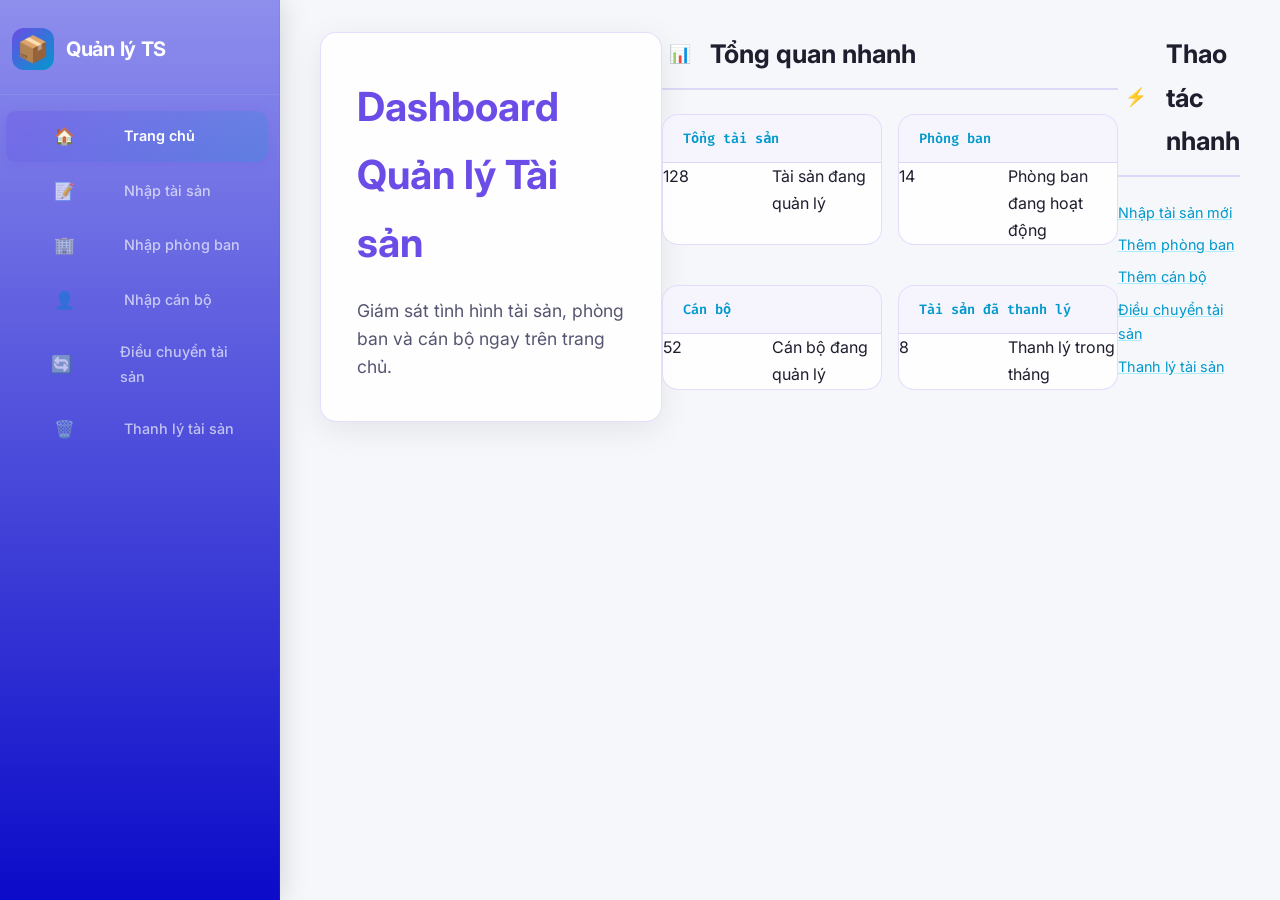
==== commit a83a7ace: "Tạo full giao diện QLTS Co-authored-by: Copilot <copilot@github.com>" ====
--- a/index.html
+++ b/index.html
@@ -3,28 +3,101 @@
 <head>
   <meta charset="UTF-8">
   <meta name="viewport" content="width=device-width, initial-scale=1.0">
-  <title>Trang chủ - Quản lý Tài sản</title>
-  <link rel="stylesheet" href="style.css">
+  <title>Dashboard - Quản lý Tài sản</title>
+  <link rel="stylesheet" href="style.css?v=3">
 </head>
 <body>
   <div class="dashboard">
     <aside class="sidebar">
       <div class="sidebar-header">
-        <h2>Menu</h2>
+        <div class="sidebar-logo">📦</div>
+        <h2>Quản lý TS</h2>
       </div>
       <nav class="sidebar-nav">
-        <a href="#" class="nav-item">Nhập tài sản</a>
-        <a href="#" class="nav-item">Nhập phòng ban</a>
-        <a href="#" class="nav-item">Nhập cán bộ</a>
-        <a href="#" class="nav-item">Điều chuyển tài sản</a>
-        <a href="#" class="nav-item">Thanh lý tài sản</a>
+        <a href="index.html" class="nav-item active">
+          <span class="nav-icon">🏠</span> Trang chủ
+        </a>
+        <a href="NhapTaiSan.html" class="nav-item">
+          <span class="nav-icon">📝</span> Nhập tài sản
+        </a>
+        <a href="NhapPhongBan.html" class="nav-item">
+          <span class="nav-icon">🏢</span> Nhập phòng ban
+        </a>
+        <a href="NhapCanBo.html" class="nav-item">
+          <span class="nav-icon">👤</span> Nhập cán bộ
+        </a>
+        <a href="DieuChuyenTaiSan.html" class="nav-item">
+          <span class="nav-icon">🔄</span> Điều chuyển tài sản
+        </a>
+        <a href="ThanhLyTaiSan.html" class="nav-item">
+          <span class="nav-icon">🗑️</span> Thanh lý tài sản
+        </a>
       </nav>
     </aside>
     <main class="main-content">
       <div class="welcome-section">
-        <h1>Chào mừng đến với Hệ thống Quản lý Tài sản</h1>
-        <p>Chọn một chức năng từ menu bên trái để bắt đầu.</p>
+        <h1>Dashboard Quản lý Tài sản</h1>
+        <p>Giám sát tình hình tài sản, phòng ban và cán bộ ngay trên trang chủ.</p>
       </div>
+
+      <section class="section">
+        <div class="section-title">
+          <span class="icon">📊</span>
+          Tổng quan nhanh
+        </div>
+        <div style="display: grid; grid-template-columns: repeat(2, minmax(220px, 1fr)); gap: 16px;">
+          <div class="demo-card">
+            <div class="card-header">
+              <div class="tag-name">Tổng tài sản</div>
+            </div>
+            <div class="card-body">
+              <p class="result">128</p>
+              <p>Tài sản đang quản lý</p>
+            </div>
+          </div>
+          <div class="demo-card">
+            <div class="card-header">
+              <div class="tag-name">Phòng ban</div>
+            </div>
+            <div class="card-body">
+              <p class="result">14</p>
+              <p>Phòng ban đang hoạt động</p>
+            </div>
+          </div>
+          <div class="demo-card">
+            <div class="card-header">
+              <div class="tag-name">Cán bộ</div>
+            </div>
+            <div class="card-body">
+              <p class="result">52</p>
+              <p>Cán bộ đang quản lý</p>
+            </div>
+          </div>
+          <div class="demo-card">
+            <div class="card-header">
+              <div class="tag-name">Tài sản đã thanh lý</div>
+            </div>
+            <div class="card-body">
+              <p class="result">8</p>
+              <p>Thanh lý trong tháng</p>
+            </div>
+          </div>
+        </div>
+      </section>
+
+      <section class="section">
+        <div class="section-title">
+          <span class="icon">⚡</span>
+          Thao tác nhanh
+        </div>
+        <div class="result">
+          <p><a href="NhapTaiSan.html">Nhập tài sản mới</a></p>
+          <p><a href="NhapPhongBan.html">Thêm phòng ban</a></p>
+          <p><a href="NhapCanBo.html">Thêm cán bộ</a></p>
+          <p><a href="DieuChuyenTaiSan.html">Điều chuyển tài sản</a></p>
+          <p><a href="ThanhLyTaiSan.html">Thanh lý tài sản</a></p>
+        </div>
+      </section>
     </main>
   </div>
 </body>
--- a/style.css
+++ b/style.css
@@ -27,6 +27,13 @@
 
 html { scroll-behavior: smooth; scroll-padding-top: 80px; }
 
+html, body {
+  width: 100%;
+  height: 100%;
+  margin: 0;
+  padding: 0;
+}
+
 body {
   font-family: 'Inter', sans-serif;
   background: var(--bg-primary);
@@ -34,6 +41,8 @@
   line-height: 1.7;
   min-height: 100vh;
   overflow-x: hidden;
+  margin: 0;
+  padding: 0;
 }
 
 /* Background animated gradient */
@@ -68,8 +77,8 @@
   top: 0;
   left: 0;
   right: 0;
-  z-index: 100;
-  background: rgba(245, 247, 251, 0.9);
+  z-index: 0;
+  background: rgba(8, 86, 241, 0.842);
   backdrop-filter: blur(20px);
   border-bottom: 1px solid var(--border);
   padding: 0 2rem;
@@ -480,13 +489,14 @@
 }
 
 /* ===== DEMO.HTML STYLES ===== */
-body {
-  padding: 20px;
+/* Only apply max-width on pages without .dashboard layout */
+body:not(:has(.dashboard)) {
+  padding: 0;
   max-width: 800px;
   margin: 0 auto;
 }
 
-h1 {
+body:not(:has(.dashboard)) h1 {
   text-align: center;
   color: var(--accent-1);
   font-size: 2rem;
@@ -625,56 +635,118 @@
 .dashboard {
   display: flex;
   min-height: 100vh;
+  height: 100%;
+  width: 100%;
+  margin: 0;
+  padding: 0;
 }
 
 .sidebar {
-  width: 250px;
-  background: var(--bg-card);
-  border-right: 1px solid var(--border);
-  padding: 20px 0;
-  box-shadow: var(--shadow);
+  width: 280px;
+  min-height: 100vh;
+  background: linear-gradient(180deg, #8e8eed 0%, #0b0bc9 100%);
+  border-right: 1px solid rgba(108, 76, 230, 0.15);
+  padding: 0;
+  box-shadow: 4px 0 24px rgba(0, 0, 0, 0.12);
+  position: fixed;
+  top: 0;
+  left: 0;
+  height: 100vh;
 }
 
 .sidebar-header {
-  padding: 0 20px 20px;
-  border-bottom: 1px solid var(--border);
-  margin-bottom: 20px;
+  padding: 28px 24px 24px 12px;
+  border-bottom: 1px solid rgba(255, 255, 255, 0.08);
+  margin-bottom: 8px;
+  display: flex;
+  align-items: center;
+  gap: 12px;
+}
+
+.sidebar-logo {
+  font-size: 1.6rem;
+  width: 42px;
+  height: 42px;
+  background: linear-gradient(135deg, var(--accent-1), var(--accent-2));
+  border-radius: 12px;
+  display: flex;
+  align-items: center;
+  justify-content: center;
 }
 
 .sidebar-header h2 {
-  color: var(--accent-1);
-  font-size: 1.5rem;
+  color: #ffffff;
+  font-size: 1.25rem;
+  font-weight: 700;
   margin: 0;
+  letter-spacing: -0.3px;
 }
 
 .sidebar-nav {
   display: flex;
   flex-direction: column;
+  padding: 8px 12px 8px 6px;
+  gap: 4px;
 }
 
 .nav-item {
-  padding: 12px 20px;
-  color: var(--text-primary);
+  padding: 11px 16px 11px 8px;
+  color: rgba(255, 255, 255, 0.65);
   text-decoration: none;
   font-weight: 500;
-  transition: var(--transition);
-  border-left: 3px solid transparent;
+  font-size: 0.9rem;
+  transition: var(--transition);
+  border-radius: 10px;
+  border-left: none;
+  display: flex;
+  align-items: center;
+  gap: 10px;
+}
+
+.nav-icon {
+  font-size: 1.05rem;
+  width: 100px;
+  text-align: center;
 }
 
 .nav-item:hover {
-  background: var(--bg-secondary);
-  border-left-color: var(--accent-1);
-  color: var(--accent-1);
+  background: rgba(108, 76, 230, 0.18);
+  color: #ffffff;
+  border-left-color: transparent;
+}
+
+.nav-item.active {
+  background: linear-gradient(135deg, rgba(108, 76, 230, 0.35), rgba(0, 153, 204, 0.2));
+  color: #ffffff;
+  font-weight: 600;
+  box-shadow: 0 2px 12px rgba(108, 76, 230, 0.2);
 }
 
 .main-content {
   flex: 1;
-  padding: 40px;
+  min-height: 100vh;
+  padding: 32px 40px;
   background: var(--bg-primary);
+  display: flex;
+  align-items: flex-start;
+  justify-content: flex-start;
+  margin-left: 280px;
+}
+
+.main-content--form {
+  align-items: stretch;
+  justify-content: stretch;
+  padding: 0;
 }
 
 .welcome-section {
-  max-width: 600px;
+  max-width: 640px;
+  width: 100%;
+  padding: 40px 36px;
+  background: rgba(255, 255, 255, 0.88);
+  border: 1px solid var(--border);
+  border-radius: var(--radius);
+  box-shadow: var(--shadow);
 }
 
 .welcome-section h1 {
@@ -689,7 +761,296 @@
   line-height: 1.6;
 }
 
+/* ===== FORM PAGE ===== */
+.form-page {
+  width: 100%;
+  min-height: 100vh;
+  padding: 36px 44px 44px;
+  animation: fadeUp 0.5s ease-out both;
+}
+
+.form-page-header {
+  margin-bottom: 28px;
+  display: flex;
+  align-items: center;
+  justify-content: space-between;
+  flex-wrap: wrap;
+  gap: 16px;
+}
+
+.form-page-header-content {
+  display: flex;
+  align-items: center;
+  gap: 18px;
+}
+
+.form-page-header-icon {
+  width: 52px;
+  height: 52px;
+  background: linear-gradient(135deg, var(--accent-1), var(--accent-2));
+  border-radius: 14px;
+  display: flex;
+  align-items: center;
+  justify-content: center;
+  font-size: 1.5rem;
+  box-shadow: 0 4px 16px rgba(108, 76, 230, 0.25);
+  flex-shrink: 0;
+}
+
+.form-page-title {
+  font-size: 1.85rem;
+  font-weight: 800;
+  background: linear-gradient(135deg, var(--accent-1) 0%, var(--accent-2) 100%);
+  -webkit-background-clip: text;
+  -webkit-text-fill-color: transparent;
+  background-clip: text;
+  margin-bottom: 4px;
+  text-align: left;
+  line-height: 1.2;
+}
+
+.form-page-subtitle {
+  font-size: 0.92rem;
+  color: var(--text-muted);
+  font-weight: 400;
+}
+
+.form-page-header-badge {
+  display: inline-flex;
+  align-items: center;
+  gap: 8px;
+  background: rgba(42, 157, 78, 0.08);
+  border: 1px solid rgba(42, 157, 78, 0.2);
+  padding: 8px 18px;
+  border-radius: 50px;
+  font-size: 0.82rem;
+  color: var(--accent-5);
+  font-weight: 600;
+}
+
+.badge-dot {
+  width: 8px;
+  height: 8px;
+  background: var(--accent-5);
+  border-radius: 50%;
+  animation: pulse-dot 2s ease-in-out infinite;
+}
+
+@keyframes pulse-dot {
+  0%, 100% { opacity: 1; transform: scale(1); }
+  50% { opacity: 0.5; transform: scale(0.8); }
+}
+
+.form-card {
+  background: rgba(255, 255, 255, 0.92);
+  backdrop-filter: blur(20px);
+  border: 1px solid var(--border);
+  border-radius: var(--radius);
+  box-shadow: 0 8px 40px rgba(108, 76, 230, 0.07), 0 1px 3px rgba(0,0,0,0.03);
+  padding: 8px 0 0;
+  transition: var(--transition);
+  width: 100%;
+  overflow: hidden;
+}
+
+.form-card:hover {
+  box-shadow: 0 12px 48px rgba(108, 76, 230, 0.11), 0 1px 3px rgba(0,0,0,0.04);
+}
+
+/* ===== FORM SECTIONS ===== */
+.form-section {
+  padding: 24px 36px;
+  border-bottom: 1px solid rgba(108, 76, 230, 0.08);
+}
+
+.form-section:last-of-type {
+  border-bottom: none;
+}
+
+.form-section-title {
+  font-size: 0.88rem;
+  font-weight: 700;
+  color: var(--accent-1);
+  text-transform: uppercase;
+  letter-spacing: 0.8px;
+  margin-bottom: 20px;
+  display: flex;
+  align-items: center;
+  gap: 8px;
+  padding-bottom: 12px;
+  border-bottom: 2px solid rgba(108, 76, 230, 0.08);
+}
+
+.form-section-icon {
+  font-size: 1rem;
+}
+
+.form-grid {
+  display: grid;
+  grid-template-columns: 1fr 1fr;
+  gap: 20px;
+}
+
+.form-group {
+  display: flex;
+  flex-direction: column;
+  gap: 8px;
+}
+
+.form-group--full {
+  grid-column: 1 / -1;
+}
+
+.form-group label {
+  font-size: 0.8rem;
+  font-weight: 600;
+  color: var(--text-secondary);
+  display: flex;
+  align-items: center;
+  gap: 6px;
+  text-transform: uppercase;
+  letter-spacing: 0.5px;
+  white-space: nowrap;
+}
+
+.label-icon {
+  font-size: 0.92rem;
+}
+
+.form-group input,
+.form-group select,
+.form-group textarea {
+  width: 100%;
+  padding: 13px 16px;
+  background: var(--bg-secondary);
+  border: 1.5px solid rgba(108, 76, 230, 0.1);
+  border-radius: 10px;
+  font-family: 'Inter', sans-serif;
+  font-size: 0.92rem;
+  color: var(--text-primary);
+  transition: var(--transition);
+  outline: none;
+}
+
+.form-group input::placeholder,
+.form-group textarea::placeholder {
+  color: var(--text-muted);
+  font-weight: 400;
+}
+
+.form-group input:hover,
+.form-group select:hover,
+.form-group textarea:hover {
+  border-color: rgba(108, 76, 230, 0.3);
+  background: rgba(237, 240, 247, 0.8);
+}
+
+.form-group input:focus,
+.form-group select:focus,
+.form-group textarea:focus {
+  border-color: var(--accent-1);
+  background: #ffffff;
+  box-shadow: 0 0 0 4px rgba(108, 76, 230, 0.08), 0 2px 8px rgba(108, 76, 230, 0.05);
+}
+
+.form-group textarea {
+  resize: vertical;
+  min-height: 90px;
+}
+
+.form-actions {
+  display: flex;
+  justify-content: flex-end;
+  gap: 14px;
+  padding: 20px 36px 28px;
+  background: rgba(245, 247, 251, 0.5);
+  border-top: 1px solid rgba(108, 76, 230, 0.08);
+}
+
+.btn {
+  padding: 13px 32px;
+  border: none;
+  border-radius: 10px;
+  font-family: 'Inter', sans-serif;
+  font-size: 0.92rem;
+  font-weight: 600;
+  cursor: pointer;
+  transition: var(--transition);
+  display: inline-flex;
+  align-items: center;
+  gap: 8px;
+  letter-spacing: 0.2px;
+}
+
+.btn--primary {
+  background: linear-gradient(135deg, var(--accent-1), var(--accent-2));
+  color: #ffffff;
+  box-shadow: 0 4px 16px rgba(108, 76, 230, 0.25);
+}
+
+.btn--primary:hover {
+  transform: translateY(-2px);
+  box-shadow: 0 8px 28px rgba(108, 76, 230, 0.35);
+  filter: brightness(1.05);
+}
+
+.btn--primary:active {
+  transform: translateY(0);
+  box-shadow: 0 2px 8px rgba(108, 76, 230, 0.2);
+}
+
+.btn--secondary {
+  background: #ffffff;
+  color: var(--text-secondary);
+  border: 1.5px solid var(--border);
+}
+
+.btn--secondary:hover {
+  background: var(--bg-secondary);
+  border-color: rgba(108, 76, 230, 0.3);
+  color: var(--accent-1);
+  transform: translateY(-1px);
+}
+
+/* ===== TOAST ===== */
+.toast {
+  position: fixed;
+  bottom: 32px;
+  right: 32px;
+  background: #1e1e2e;
+  color: #ffffff;
+  padding: 16px 28px;
+  border-radius: 12px;
+  box-shadow: 0 8px 32px rgba(0, 0, 0, 0.2);
+  display: flex;
+  align-items: center;
+  gap: 10px;
+  font-size: 0.92rem;
+  font-weight: 500;
+  transform: translateY(120%);
+  opacity: 0;
+  transition: all 0.4s cubic-bezier(0.4, 0, 0.2, 1);
+  z-index: 1000;
+  border-left: 4px solid var(--accent-5);
+}
+
+.toast--show {
+  transform: translateY(0);
+  opacity: 1;
+}
+
+.toast-icon {
+  font-size: 1.2rem;
+}
+
 /* ===== RESPONSIVE ===== */
+@media (max-width: 1024px) {
+  .form-grid { grid-template-columns: 1fr; }
+  .form-page { padding: 28px 28px 36px; }
+  .form-section { padding: 20px 28px; }
+  .form-actions { padding: 16px 28px 24px; }
+}
+
 @media (max-width: 768px) {
   .navbar { padding: 0 1rem; }
   .navbar nav { display: none; }
@@ -697,6 +1058,13 @@
   .card-body .code-panel { border-right: none; border-bottom: 1px solid var(--border); }
   .container { padding: 0 1rem 3rem; }
   .dashboard { flex-direction: column; }
-  .sidebar { width: 100%; order: 2; }
-  .main-content { order: 1; padding: 20px; }
-}
+  .sidebar { width: 100%; min-height: auto; position: relative; }
+  .main-content { padding: 16px; margin-left: 0; }
+  .form-page { padding: 20px 16px 28px; }
+  .form-section { padding: 16px 20px; }
+  .form-actions { padding: 16px 20px 20px; flex-direction: column; }
+  .form-page-header { flex-direction: column; align-items: flex-start; }
+  .form-page-header-icon { width: 42px; height: 42px; font-size: 1.2rem; }
+  .form-page-title { font-size: 1.4rem; }
+  .btn { justify-content: center; width: 100%; }
+}
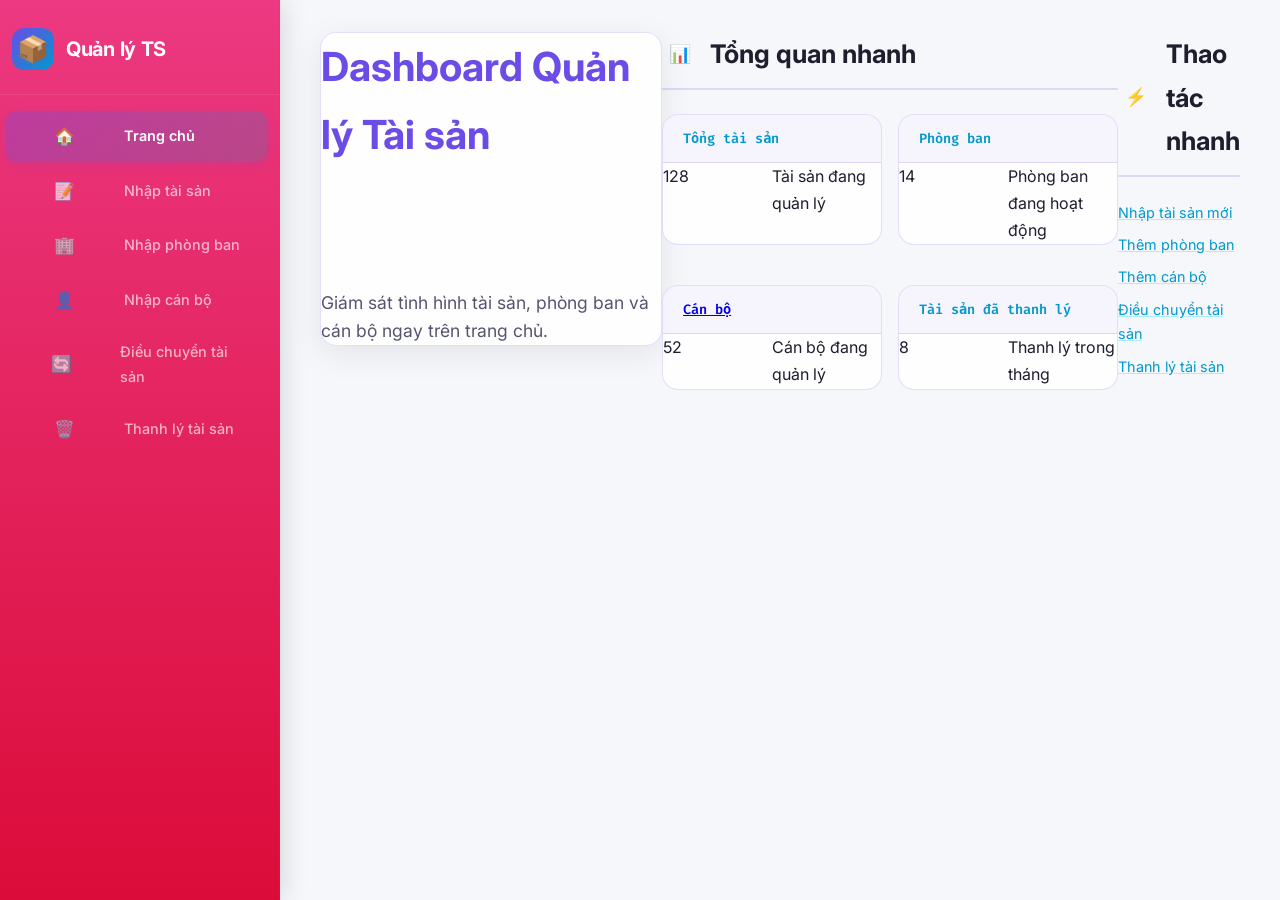
==== commit 50e020b1: "Bai 3 - hoc javascript code Co-authored-by: Copilot <copilot@github.com>" ====
--- a/index.html
+++ b/index.html
@@ -66,7 +66,7 @@
           </div>
           <div class="demo-card">
             <div class="card-header">
-              <div class="tag-name">Cán bộ</div>
+              <div class="tag-name"><a href="DanhSachCanBo.html">Cán bộ</a></div>
             </div>
             <div class="card-body">
               <p class="result">52</p>
--- a/style.css
+++ b/style.css
@@ -644,7 +644,7 @@
 .sidebar {
   width: 280px;
   min-height: 100vh;
-  background: linear-gradient(180deg, #8e8eed 0%, #0b0bc9 100%);
+  background: linear-gradient(180deg, #ec3981 0%, #db0c39 100%);
   border-right: 1px solid rgba(108, 76, 230, 0.15);
   padding: 0;
   box-shadow: 4px 0 24px rgba(0, 0, 0, 0.12);
@@ -742,7 +742,7 @@
 .welcome-section {
   max-width: 640px;
   width: 100%;
-  padding: 40px 36px;
+  padding: 0% 0px;
   background: rgba(255, 255, 255, 0.88);
   border: 1px solid var(--border);
   border-radius: var(--radius);
@@ -752,13 +752,14 @@
 .welcome-section h1 {
   color: var(--accent-1);
   font-size: 2.5rem;
-  margin-bottom: 20px;
-}
+  margin-bottom: 120px;}
 
 .welcome-section p {
   font-size: 1.1rem;
   color: var(--text-secondary);
   line-height: 1.6;
+  justify-content: center;
+  padding-top: none;
 }
 
 /* ===== FORM PAGE ===== */
@@ -859,7 +860,7 @@
 
 /* ===== FORM SECTIONS ===== */
 .form-section {
-  padding: 24px 36px;
+  padding: 5px 36px;
   border-bottom: 1px solid rgba(108, 76, 230, 0.08);
 }
 
@@ -873,11 +874,11 @@
   color: var(--accent-1);
   text-transform: uppercase;
   letter-spacing: 0.8px;
-  margin-bottom: 20px;
+  margin-bottom: 5px;
   display: flex;
   align-items: center;
   gap: 8px;
-  padding-bottom: 12px;
+  padding-bottom: 5px;
   border-bottom: 2px solid rgba(108, 76, 230, 0.08);
 }
 
@@ -921,7 +922,7 @@
 .form-group select,
 .form-group textarea {
   width: 100%;
-  padding: 13px 16px;
+  padding: 5px 16px;
   background: var(--bg-secondary);
   border: 1.5px solid rgba(108, 76, 230, 0.1);
   border-radius: 10px;
@@ -962,13 +963,13 @@
   display: flex;
   justify-content: flex-end;
   gap: 14px;
-  padding: 20px 36px 28px;
+  padding: 5px 5px 28px;
   background: rgba(245, 247, 251, 0.5);
-  border-top: 1px solid rgba(108, 76, 230, 0.08);
+  border-top: 5px solid rgba(108, 76, 230, 0.08);
 }
 
 .btn {
-  padding: 13px 32px;
+  padding: 5px 32px;
   border: none;
   border-radius: 10px;
   font-family: 'Inter', sans-serif;
@@ -1010,6 +1011,44 @@
   border-color: rgba(108, 76, 230, 0.3);
   color: var(--accent-1);
   transform: translateY(-1px);
+}
+
+.btn--warning {
+  background: linear-gradient(135deg, #f39c12, #e67e22);
+  color: #ffffff;
+  box-shadow: 0 4px 16px rgba(243, 156, 18, 0.25);
+}
+
+.btn--warning:hover {
+  transform: translateY(-2px);
+  box-shadow: 0 8px 28px rgba(243, 156, 18, 0.35);
+  filter: brightness(1.05);
+}
+
+.btn--danger {
+  background: linear-gradient(135deg, #e74c3c, #c0392b);
+  color: #ffffff;
+  box-shadow: 0 4px 16px rgba(231, 76, 60, 0.25);
+}
+
+.btn--danger:hover {
+  transform: translateY(-2px);
+  box-shadow: 0 8px 28px rgba(231, 76, 60, 0.35);
+  filter: brightness(1.05);
+}
+
+.crud-section {
+  margin-top: 30px;
+  padding: 20px;
+  background: var(--bg-card);
+  border-radius: var(--radius);
+  border: 1px solid var(--border);
+}
+
+.crud-buttons {
+  display: flex;
+  gap: 15px;
+  flex-wrap: wrap;
 }
 
 /* ===== TOAST ===== */
